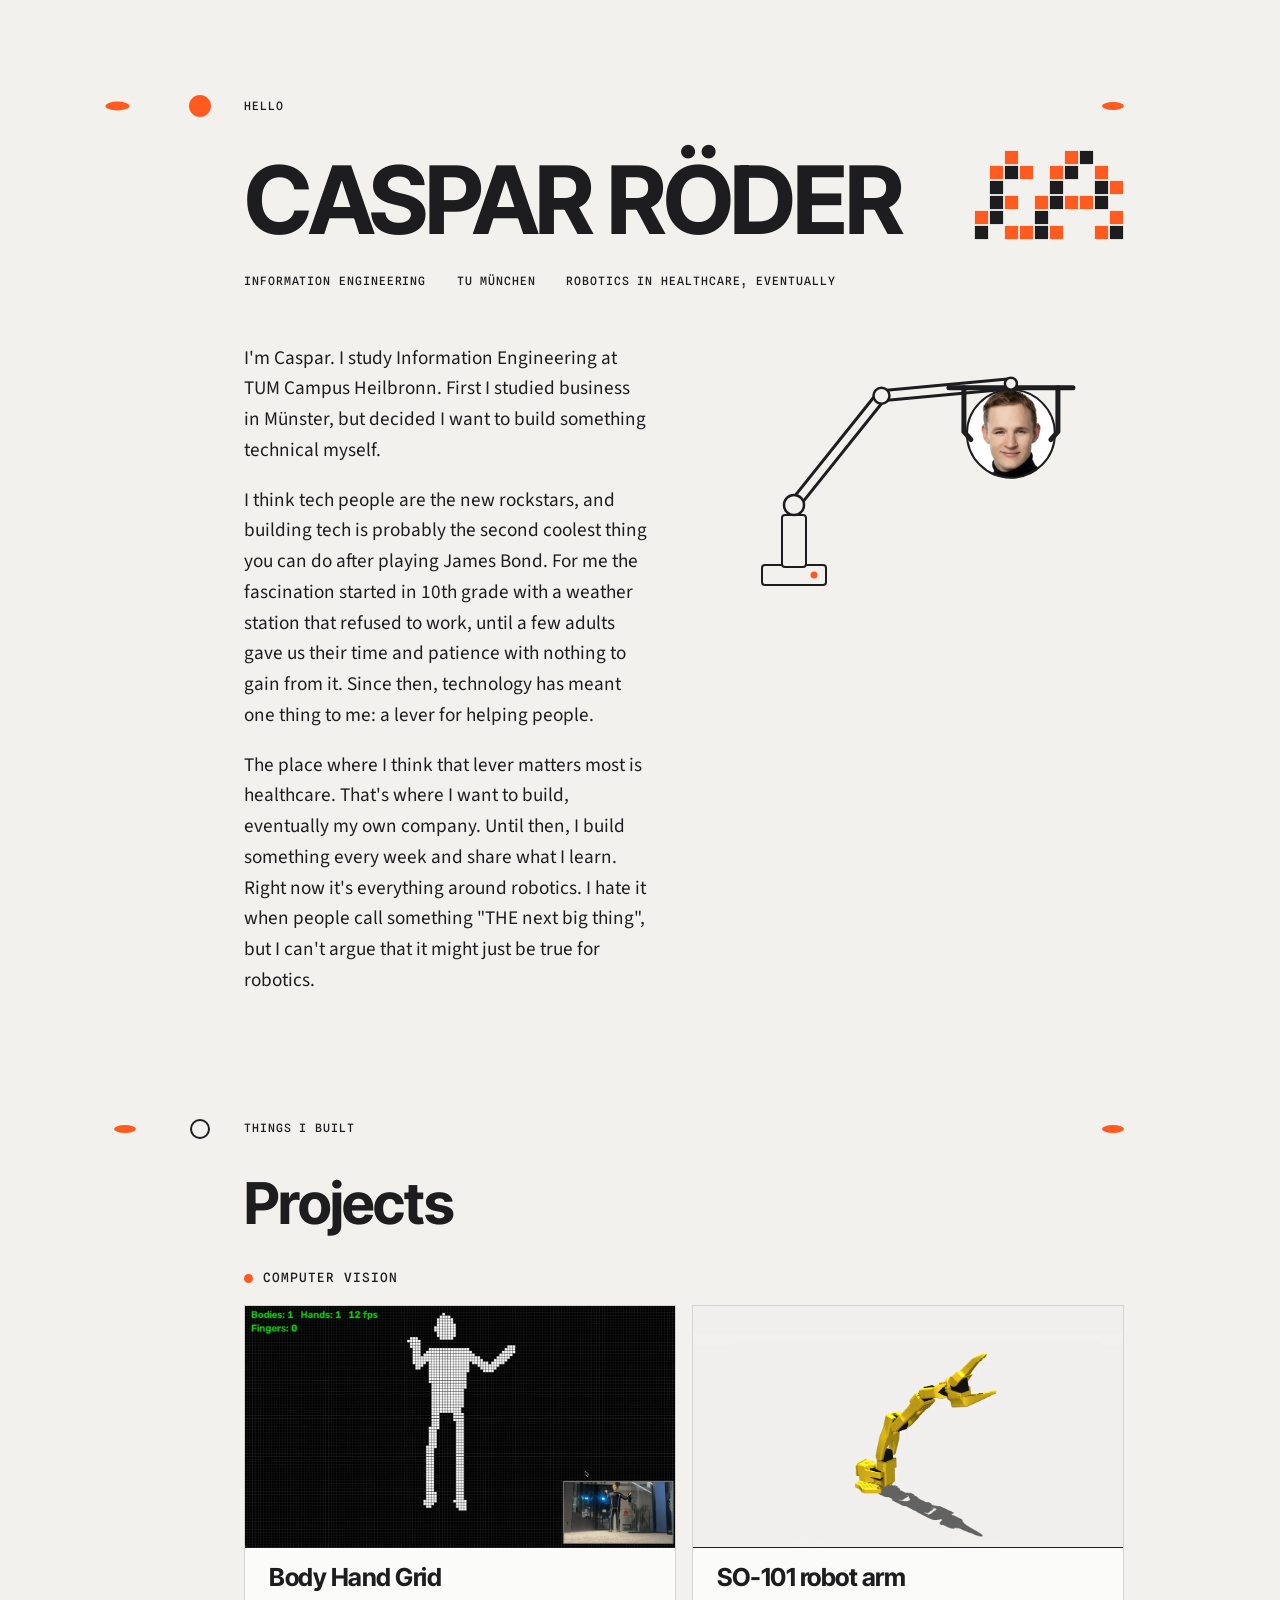
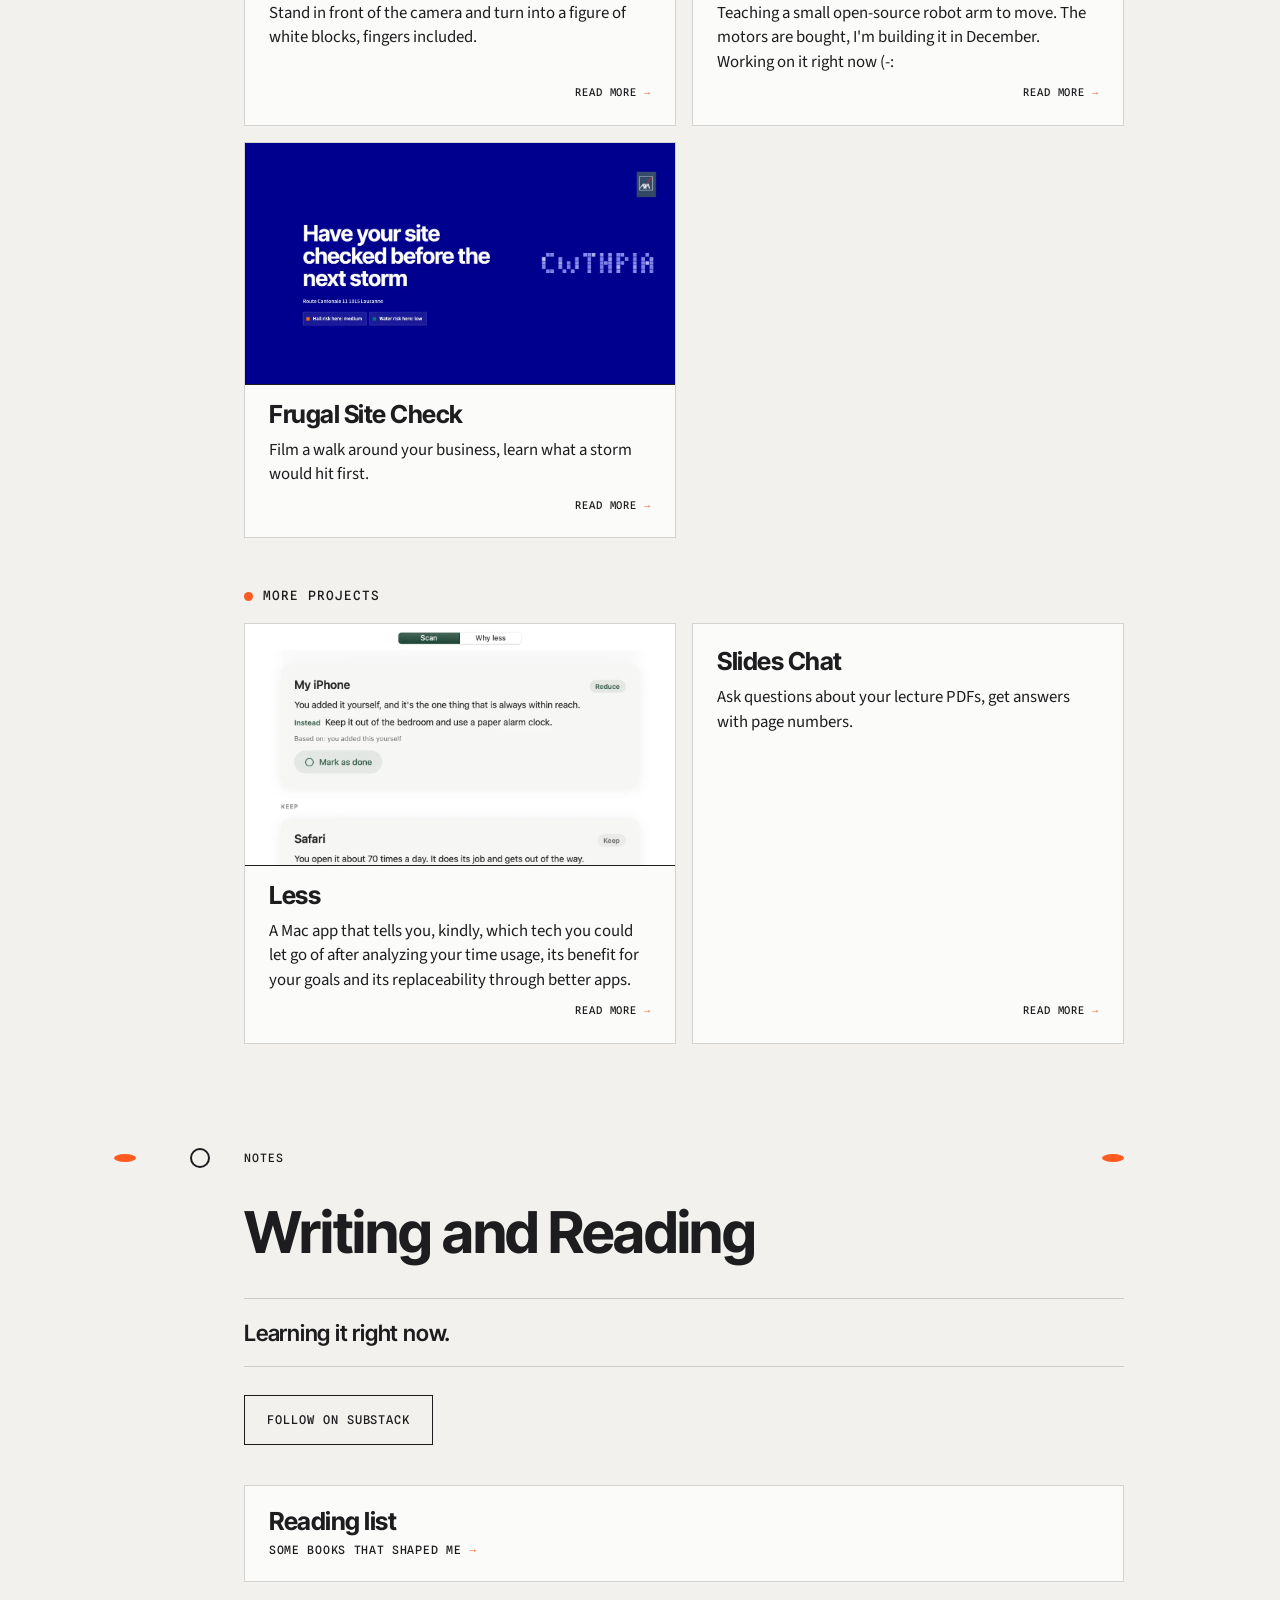
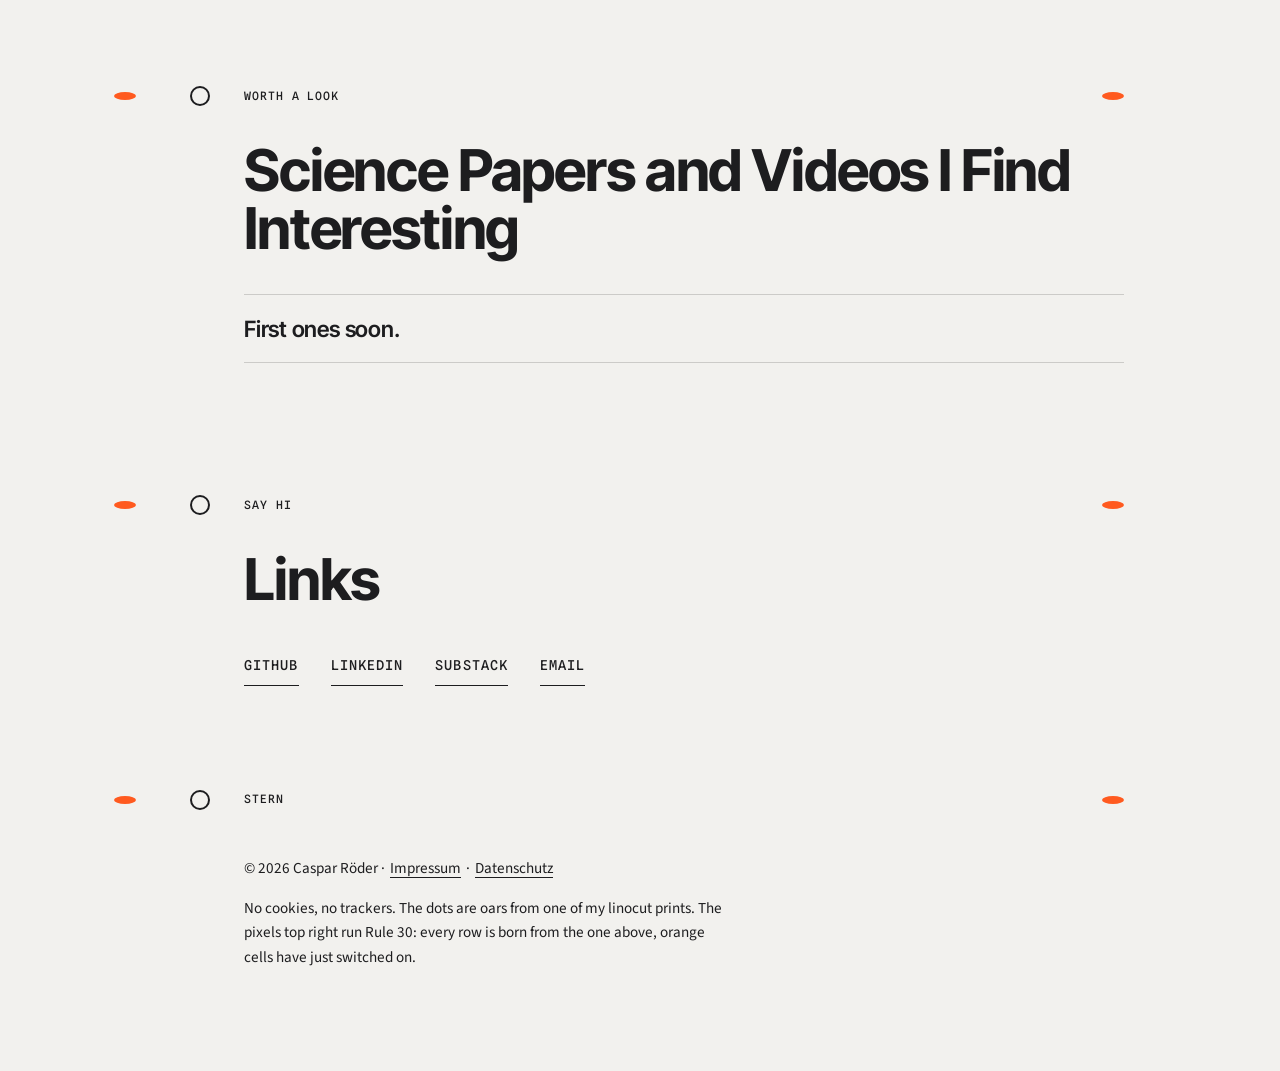
==== index.html @ 2f4d9f97 "Writing and Reading; new section for science papers and videos" ====
<!doctype html>
<html lang="en">
<head>
  <meta charset="utf-8">
  <meta name="viewport" content="width=device-width, initial-scale=1">
  <title>Caspar Röder</title>
  <meta name="description" content="Caspar Röder: Information Engineering at TUM Campus Heilbronn. I build something every week and write about what I learn.">
  <link rel="canonical" href="https://ameursault.de/">
  <meta name="theme-color" content="#f2f1ee">

  <!-- Link previews (LinkedIn, WhatsApp, Slack...) -->
  <meta property="og:type" content="website">
  <meta property="og:url" content="https://ameursault.de/">
  <meta property="og:title" content="Caspar Röder">
  <meta property="og:description" content="Information Engineering at TUM Heilbronn. I build something every week and write about what I learn.">
  <meta property="og:image" content="https://ameursault.de/img/og.jpg">
  <meta property="og:image:width" content="1200">
  <meta property="og:image:height" content="630">
  <meta property="og:image:alt" content="Caspar Röder, round portrait next to his name.">
  <meta name="twitter:card" content="summary_large_image">

  <!-- Tells search engines who this page is about, so a search for the name finds it. -->
  <script type="application/ld+json">
  {
    "@context": "https://schema.org",
    "@type": "Person",
    "name": "Caspar Röder",
    "alternateName": ["Caspar Philipp Röder", "Caspar Roeder"],
    "url": "https://ameursault.de/",
    "image": "https://ameursault.de/img/og.jpg",
    "description": "Information Engineering student at TUM Campus Heilbronn. Builds something every week and writes about it.",
    "affiliation": { "@type": "CollegeOrUniversity", "name": "Technical University of Munich, TUM Campus Heilbronn" },
    "sameAs": [
      "https://github.com/casparroederattum",
      "https://www.linkedin.com/in/caspar-r%C3%B6der-790667312/",
      "https://substack.com/@casparrder1"
    ]
  }
  </script>

  <link rel="icon" href="favicon.svg" type="image/svg+xml">
  <link rel="apple-touch-icon" href="img/apple-touch-icon.png">

  <!-- Preload the two fonts visible first, so the big name and the About text do not jump. -->
  <link rel="preload" href="fonts/inter-tight.woff2" as="font" type="font/woff2" crossorigin>
  <link rel="preload" href="fonts/source-sans-3.woff2" as="font" type="font/woff2" crossorigin>
  <link rel="stylesheet" href="css/style.css">

  <!-- Tells the CSS that JS runs, so "fade in on scroll" never hides content for no-JS visitors. -->
  <script>document.documentElement.classList.add("js")</script>
  <script src="js/robot-arm.js" defer></script>
  <script src="js/page.js" defer></script>
  <script src="js/pixels.js" defer></script>
</head>
<body>
<a class="skip" href="#main">Skip to content</a>

<div class="page">
  <main id="main">
    <!-- Seat 1 -->
    <section class="sec hero" id="hello" aria-labelledby="name">
      <div class="oar"><span class="seat"></span><span class="label">Hello</span></div>

      <!-- Abstract pixel mosaic (idea from the LauzHack page): squares flash orange at random-ish moments. -->
      <svg class="pixels" viewBox="0 0 100 60" aria-hidden="true" focusable="false">
        <rect x="0.6" y="0.6" width="8.8" height="8.8"/>
        <rect x="20.6" y="0.6" width="8.8" height="8.8"/>
        <rect x="30.6" y="0.6" width="8.8" height="8.8"/>
        <rect x="60.6" y="0.6" width="8.8" height="8.8"/>
        <rect x="80.6" y="0.6" width="8.8" height="8.8"/>
        <rect x="0.6" y="10.6" width="8.8" height="8.8"/>
        <rect x="10.6" y="10.6" width="8.8" height="8.8"/>
        <rect x="20.6" y="10.6" width="8.8" height="8.8"/>
        <rect x="40.6" y="10.6" width="8.8" height="8.8"/>
        <rect x="60.6" y="10.6" width="8.8" height="8.8"/>
        <rect x="70.6" y="10.6" width="8.8" height="8.8"/>
        <rect x="90.6" y="10.6" width="8.8" height="8.8"/>
        <rect x="10.6" y="20.6" width="8.8" height="8.8"/>
        <rect x="30.6" y="20.6" width="8.8" height="8.8"/>
        <rect x="40.6" y="20.6" width="8.8" height="8.8"/>
        <rect x="50.6" y="20.6" width="8.8" height="8.8"/>
        <rect x="70.6" y="20.6" width="8.8" height="8.8"/>
        <rect x="0.6" y="30.6" width="8.8" height="8.8"/>
        <rect x="10.6" y="30.6" width="8.8" height="8.8"/>
        <rect x="30.6" y="30.6" width="8.8" height="8.8"/>
        <rect x="50.6" y="30.6" width="8.8" height="8.8"/>
        <rect x="80.6" y="30.6" width="8.8" height="8.8"/>
        <rect x="90.6" y="30.6" width="8.8" height="8.8"/>
        <rect x="0.6" y="40.6" width="8.8" height="8.8"/>
        <rect x="30.6" y="40.6" width="8.8" height="8.8"/>
        <rect x="40.6" y="40.6" width="8.8" height="8.8"/>
        <rect x="60.6" y="40.6" width="8.8" height="8.8"/>
        <rect x="80.6" y="40.6" width="8.8" height="8.8"/>
        <rect x="10.6" y="50.6" width="8.8" height="8.8"/>
        <rect x="40.6" y="50.6" width="8.8" height="8.8"/>
        <rect x="70.6" y="50.6" width="8.8" height="8.8"/>
        <rect x="90.6" y="50.6" width="8.8" height="8.8"/>
      </svg>

      <div class="hero-grid">
        <h1 id="name" class="name">Caspar Röder</h1>

        <ul class="tags" aria-label="About me in short">
          <li>Information Engineering</li>
          <li>TU München</li>
          <li>Robotics in Healthcare, eventually</li>
        </ul>

        <figure class="stage">
          <svg id="arm-scene" viewBox="0 0 420 290" role="group" aria-labelledby="scene-title">
            <title id="scene-title">A small robot arm picks up my portrait and drops it. It bounces, splits into little cells that zoom off to the right, and then comes back. Afterwards you can move the arm yourself and pick the portrait up again.</title>

            <!-- My face. JS moves this group; without JS it simply sits here. -->
            <g id="face" transform="translate(330 226)">
              <image href="img/face.webp" x="-44" y="-44" width="88" height="88" />
              <circle class="line" r="44" />
            </g>

            <!-- The face after it splits (cell-splitting, agar-style): four copies JS scales and moves. -->
            <g class="cell" id="c0" opacity="0"><image href="img/face.webp" x="-44" y="-44" width="88" height="88" /><circle class="cell-rim" r="44" /></g>
            <g class="cell" id="c1" opacity="0"><image href="img/face.webp" x="-44" y="-44" width="88" height="88" /><circle class="cell-rim" r="44" /></g>
            <g class="cell" id="c2" opacity="0"><image href="img/face.webp" x="-44" y="-44" width="88" height="88" /><circle class="cell-rim" r="44" /></g>
            <g class="cell" id="c3" opacity="0"><image href="img/face.webp" x="-44" y="-44" width="88" height="88" /><circle class="cell-rim" r="44" /></g>

            <!-- Robot arm: base, two links, two-finger gripper. My own drawing, SO-101 vibes. -->
            <rect class="part" x="58" y="250" width="64" height="20" rx="3" />
            <rect class="part" x="78" y="200" width="24" height="52" rx="3" />
            <circle class="led" cx="110" cy="260" r="3.5" />
            <line id="l1" class="link" x1="90" y1="190" x2="20" y2="68.7" />
            <line id="l1i" class="link-in" x1="90" y1="190" x2="20" y2="68.7" />
            <line id="l2" class="link" x1="20" y1="68.7" x2="150" y2="66" />
            <line id="l2i" class="link-in" x1="20" y1="68.7" x2="150" y2="66" />
            <circle class="joint" cx="90" cy="190" r="10" />
            <circle id="elbow" class="joint dof" cx="20" cy="68.7" r="8" />
            <g id="grip" transform="translate(150 66)">
              <line class="palm" x1="-62" y1="4" x2="62" y2="4" />
              <g id="fL" transform="translate(-56 0)"><path class="finger" d="M0 4 V48 L7 56" /></g>
              <g id="fR" transform="translate(56 0)"><path class="finger" d="M0 4 V48 L-7 56" /></g>
              <circle class="joint dof" r="6" />
              <!-- Touch areas, bigger than what you see. Tap the fingers to open or close them,
                   drag the hub to bend the elbow. -->
              <rect id="h-grip" class="handle" x="-70" y="10" width="140" height="56" tabindex="-1"
                    role="switch" aria-checked="true" aria-label="Gripper open" />
              <circle id="h-elbow" class="handle" r="30" tabindex="-1"
                      role="slider" aria-label="Elbow joint" aria-valuemin="-150" aria-valuemax="150" aria-valuenow="0" />
            </g>
            <!-- Drag the elbow to swing the whole arm around the shoulder. -->
            <circle id="h-shoulder" class="handle" cx="20" cy="68.7" r="30" tabindex="-1"
                    role="slider" aria-label="Shoulder joint" aria-valuemin="-180" aria-valuemax="180" aria-valuenow="0" />
          </svg>
        </figure>

        <div class="about">
          <p>I'm Caspar. I study Information Engineering at TUM Campus Heilbronn. First I studied business in Münster, but decided I want to build something technical myself.</p>
          <p>I think tech people are the new rockstars, and building tech is probably the second coolest thing you can do after playing James Bond. For me the fascination started in 10th grade with a weather station that refused to work, until a few adults gave us their time and patience with nothing to gain from it. Since then, technology has meant one thing to me: a lever for helping people.</p>
          <p>The place where I think that lever matters most is healthcare. That's where I want to build, eventually my own company. Until then, I build something every week and share what I learn. Right now it's everything around robotics. I hate it when people call something "THE next big thing", but I can't argue that it might just be true for robotics.</p>
        </div>
      </div>
    </section>

    <!-- Seat 2 -->
    <section class="sec" id="projects" aria-labelledby="projects-h">
      <div class="oar"><span class="seat"></span><span class="label">Things I built</span></div>
      <h2 id="projects-h">Projects</h2>
      <!-- Filled from projects.json by js/page.js -->
      <div id="cards"></div>
      <noscript><p>The project list needs JavaScript. Everything is also on <a href="https://github.com/casparroederattum">GitHub</a>.</p></noscript>
    </section>

    <!-- Seat 3 -->
    <section class="sec" id="writing" aria-labelledby="writing-h">
      <div class="oar"><span class="seat"></span><span class="label">Notes</span></div>
      <h2 id="writing-h">Writing and Reading</h2>
      <!-- Filled from posts.json; this is what shows while there are no posts. -->
      <ol class="posts reveal" id="posts">
        <li class="soon">Learning it right now.</li>
      </ol>
      <a class="button reveal" id="substack-cta" href="https://substack.com/@casparrder1">Follow on Substack</a>
      <a class="reading-link reveal" href="reading.html">
        <span class="reading-title">Reading list</span>
        <span class="reading-sub">Some books that shaped me</span>
      </a>
    </section>

    <!-- Seat 4 -->
    <section class="sec" id="finds" aria-labelledby="finds-h">
      <div class="oar"><span class="seat"></span><span class="label">Worth a look</span></div>
      <h2 id="finds-h">Science Papers and Videos I Find Interesting</h2>
      <!-- Filled from finds.json by js/page.js; this is what shows while the list is empty. -->
      <ol class="posts finds reveal" id="finds-list">
        <li class="soon">First ones soon.</li>
      </ol>
    </section>

    <!-- Seat 5 -->
    <section class="sec" id="links" aria-labelledby="links-h">
      <div class="oar"><span class="seat"></span><span class="label">Say hi</span></div>
      <h2 id="links-h">Links</h2>
      <ul class="links reveal">
        <li><a href="https://github.com/casparroederattum">GitHub</a></li>
        <li><a href="https://www.linkedin.com/in/caspar-r%C3%B6der-790667312/">LinkedIn</a></li>
        <li><a href="https://substack.com/@casparrder1">Substack</a></li>
        <li><a href="mailto:casparphilipproeder@gmx.de">Email</a></li>
      </ul>
    </section>
  </main>

  <!-- Seat 6 -->
  <footer class="sec foot" id="colophon">
    <div class="oar"><span class="seat"></span><span class="label">Stern</span></div>
    <p class="small">© 2026 Caspar Röder · <a href="impressum.html">Impressum</a> · <a href="datenschutz.html">Datenschutz</a></p>
    <p class="small">No cookies, no trackers. The dots are oars from one of my linocut prints. The pixels top right run Rule 30: every row is born from the one above, orange cells have just switched on.</p>
  </footer>
</div>

<!-- One reusable overlay for the project details. <dialog> gives Esc + focus handling for free. -->
<dialog class="sheet" id="project-dialog" aria-labelledby="sheet-title">
  <div class="sheet-in">
    <button class="close" type="button" id="sheet-close" aria-label="Close">×</button>
    <h3 id="sheet-title"></h3>
    <div id="sheet-body"></div>
    <p class="sheet-links" id="sheet-links"></p>
  </div>
</dialog>
</body>
</html>
---- css/style.css ----
/* ameursault.de: warm light grey, soft black, one orange. Fonts as in the LauzHack project. */

/* Three self-hosted fonts (OFL, from github.com/google/fonts), trimmed to the weights we use. */
@font-face {
  font-family: "Inter Tight";
  src: url("../fonts/inter-tight.woff2") format("woff2");
  font-weight: 500 700;
  font-display: swap;
}
@font-face {
  font-family: "Source Sans 3";
  src: url("../fonts/source-sans-3.woff2") format("woff2");
  font-weight: 400 600;
  font-display: swap;
}
@font-face {
  font-family: "Spline Sans Mono";
  src: url("../fonts/spline-sans-mono.woff2") format("woff2");
  font-weight: 500;
  font-display: swap;
}

:root {
  --paper: #f2f1ee;   /* white with a small grey tint */
  --card: #fbfbfa;    /* cards sit a touch lighter than the page */
  --ink: #1d1d1f;     /* text: soft black, never pure #000 */
  --line: rgba(29, 29, 31, 0.18);
  --orange: #ff5a1f;  /* the one accent: dots, hover, the robot's LED */

  --head: "Inter Tight", "Helvetica Neue", Arial, sans-serif;
  --text: "Source Sans 3", "Helvetica Neue", Arial, sans-serif;
  --mono: "Spline Sans Mono", ui-monospace, Menlo, monospace;

  /* The oar dots: width of the left column, and the seat size. */
  --spine: 44px;
  --seat: 14px;
  --gutter: 16px;
  --ease: cubic-bezier(0.2, 0.7, 0.2, 1);
}
@media (min-width: 700px) {
  :root { --spine: 88px; --seat: 20px; }
}

* { box-sizing: border-box; }
html { -webkit-text-size-adjust: 100%; scroll-behavior: smooth; }
body {
  margin: 0;
  background: var(--paper);
  color: var(--ink);
  font: 400 1.1875rem/1.6 var(--text);
  -webkit-font-smoothing: antialiased;
  overflow-x: hidden;
}
p { margin: 0 0 1em; max-width: 60ch; }
h1, h2, h3, h4 { margin: 0; font-family: var(--head); letter-spacing: -0.02em; }
ul, ol { margin: 0; padding: 0; list-style: none; }
img, svg { display: block; max-width: 100%; }
a { color: inherit; text-decoration-thickness: 1px; text-underline-offset: 4px; }
a:hover { color: var(--orange); }
:focus-visible { outline: 2px solid var(--ink); outline-offset: 3px; }
button { font: inherit; color: inherit; }
::selection { background: var(--orange); color: #fff; }

/* Small uppercase mono text: labels, tags, buttons, dates. */
.label, .tags li, .more, .button, .links a, .posts time, .sheet-links a, .back {
  font-family: var(--mono);
  font-weight: 500;
  text-transform: uppercase;
  letter-spacing: 0.08em;
}

.skip {
  position: absolute; left: 16px; top: -60px; z-index: 10;
  background: var(--ink); color: var(--paper); padding: 8px 14px;
}
.skip:focus { top: 12px; }

/* ---------- page ---------- */
.page {
  position: relative;
  max-width: 1000px;
  margin: 0 auto;
  padding: 0 var(--gutter);
}

.sec {
  position: relative;
  margin-left: var(--spine);
  padding: 88px 0 16px;
}
.hero { padding-top: 96px; }

/* Section header: a seat (ring) on the left, the label, and an orange oar blade at the right.
   No lines any more, only the dots from the linocut. */
.oar {
  position: relative;
  display: flex; align-items: center;
  min-height: var(--seat);
  margin-bottom: 36px;
}
.oar::after { /* the blade */
  content: "";
  position: absolute; top: 50%; right: 0;
  width: 22px; height: 8px; margin-top: -4px;
  border-radius: 50%;
  background: var(--orange);
}
.seat {
  position: absolute; z-index: 1;
  left: calc(var(--spine) / -2 - var(--seat) / 2);
  width: var(--seat); height: var(--seat);
  border: 2px solid var(--ink);
  border-radius: 50%;
  background: var(--paper);
  transition: background-color 0.3s, border-color 0.3s, transform 0.3s var(--ease);
}
.label { font-size: 0.72rem; }

/* Phones: no spine column on the left (it pushed everything to the right).
   The seat sits in the row, before the label, so both page edges get the same 16px. */
@media (max-width: 699px) {
  .sec { margin-left: 0; }
  .seat { position: relative; left: auto; flex: none; margin-right: 12px; }
}

/* Wide screens: a second blade on the far left, like the pairs of oars in the print. */
@media (min-width: 1140px) {
  .seat::after {
    content: ""; position: absolute; top: 50%; right: calc(100% + 56px);
    width: 22px; height: 8px; margin-top: -4px;
    border-radius: 50%; background: var(--orange);
  }
}

/* The section you are reading: its seat fills orange. */
.sec.is-here .seat { background: var(--orange); border-color: var(--orange); transform: scale(1.1); }
@media (hover: hover) {
  .oar:hover .seat { background: var(--orange); border-color: var(--orange); }
}

/* ---------- hero ---------- */
.hero-grid { display: grid; gap: 24px; }
.name {
  font-weight: 700;
  font-size: clamp(2.9rem, 14.5vw, 5.9rem);
  line-height: 1.02;
  letter-spacing: -0.035em;
  text-transform: uppercase;
}
.tags { display: flex; flex-wrap: wrap; gap: 4px 1.6em; }
.tags li { font-size: 0.72rem; }
.about { padding-top: 8px; }
.about p { font-size: 1.2rem; }

@media (min-width: 860px) {
  .hero-grid {
    grid-template-columns: minmax(0, 1fr) minmax(300px, 420px);
    grid-template-areas: "name name" "tags tags" "about stage";
    column-gap: 56px;
  }
  .name { grid-area: name; }
  .tags { grid-area: tags; }
  .about { grid-area: about; padding-top: 28px; }
  .stage { grid-area: stage; align-self: start; margin-top: 8px; }
}

/* Pixel mosaic, top right of the hero. Squares are soft black and flash orange now and then. */
.pixels {
  position: absolute; right: 0; top: 150px;
  width: clamp(84px, 15vw, 150px); height: auto;
  pointer-events: none;
}
.pixels rect { fill: var(--ink); }
/* Classes set by js/pixels.js (Rule 30): off, on, and just switched on. */
.pixels rect.off { fill: transparent; }
.pixels rect.new { fill: var(--orange); }
@media (max-width: 859px) {
  .pixels { top: 150px; width: 64px; }
  .name { padding-right: 76px; }
}

/* ---------- robot-arm stage ---------- */
/* z-index: the arm may swing over the text around it and stays on top. */
.stage { position: relative; z-index: 2; margin: 0; max-width: 420px; }
.stage svg { width: 100%; height: auto; overflow: visible; }
.stage .line { fill: none; stroke: var(--ink); stroke-width: 2; }
.stage .part { fill: var(--paper); stroke: var(--ink); stroke-width: 2; }
.stage .led { fill: var(--orange); }
/* Split cells keep a constant rim width however small they get. */
.stage .cell-rim { fill: none; stroke: var(--ink); stroke-width: 2; vector-effect: non-scaling-stroke; }
.stage .link { stroke: var(--ink); stroke-width: 13; stroke-linecap: round; }
.stage .link-in { stroke: var(--paper); stroke-width: 7; stroke-linecap: round; }
.stage .joint { fill: var(--paper); stroke: var(--ink); stroke-width: 2.5; }
.stage .palm { stroke: var(--ink); stroke-width: 5; stroke-linecap: round; }
.stage .finger { fill: none; stroke: var(--ink); stroke-width: 5; stroke-linecap: round; stroke-linejoin: round; }
/* Once the show is over the arm is yours: orange joints can be dragged, the fingers tapped. */
.stage .handle { fill: transparent; pointer-events: none; outline: none; }
.stage.live .handle { pointer-events: all; cursor: grab; touch-action: none; }
.stage.live .handle:active { cursor: grabbing; }
.stage.live #h-grip { cursor: pointer; }
.stage .joint.dof { transition: fill 0.4s; }
.stage.live .joint.dof { fill: var(--orange); }
.stage .handle:focus-visible { stroke: var(--orange); stroke-width: 2; stroke-dasharray: 4 3; }

/* ---------- section headings ---------- */
h2 {
  font-weight: 700;
  font-size: clamp(2.2rem, 7vw, 3.6rem);
  line-height: 1;
  margin-bottom: 36px;
}

/* ---------- projects ---------- */
/* Group names inside Projects ("Computer Vision", "More projects"), with an orange dot. */
.group {
  display: flex; align-items: center; gap: 10px;
  margin: 0 0 16px;
  font-family: var(--mono); font-size: 0.8rem; font-weight: 500;
  letter-spacing: 0.08em; text-transform: uppercase;
}
.group::before { content: ""; width: 9px; height: 9px; border-radius: 50%; background: var(--orange); }
.cards + .group { margin-top: 48px; }
.cards {
  display: grid;
  grid-template-columns: repeat(auto-fit, minmax(min(100%, 300px), 1fr)); /* 1 column on phones, 2 on desktop */
  gap: 16px;
}
.cards > li { display: flex; }
.card {
  position: relative;
  display: flex; flex-direction: column; gap: 10px;
  width: 100%; min-height: 210px;
  padding: 24px;
  background: var(--card);
  border: 1px solid var(--line);
  cursor: pointer;
  transition: border-color 0.25s, transform 0.25s var(--ease), box-shadow 0.25s;
}
.card h4 { font-size: 1.55rem; font-weight: 700; line-height: 1.1; }
/* The real button is the title; its ::after stretches over the whole card, so a click anywhere opens it. */
.card h4 button {
  padding: 0; border: 0; background: none;
  font: inherit; letter-spacing: inherit; text-align: left; cursor: pointer;
}
.card h4 button::after { content: ""; position: absolute; inset: 0; }
.card h4 button:focus-visible { outline: none; }
.card:has(:focus-visible) { outline: 2px solid var(--ink); outline-offset: 3px; }
.card p { margin: 0; font-size: 1.05rem; line-height: 1.45; }
.card .more { margin-top: auto; align-self: flex-end; font-size: 0.66rem; }
.card .more::after { content: " →"; color: var(--orange); }
/* Cover picture: edge to edge at the top of the card. */
.card .cover {
  display: block;
  width: calc(100% + 48px); max-width: none; height: auto;
  margin: -24px -24px 6px;
  aspect-ratio: 16 / 9; object-fit: cover;
  border-bottom: 1px solid var(--line);
  background: var(--ink);
}
@media (hover: hover) {
  .card:hover { border-color: var(--ink); transform: translateY(-3px); box-shadow: 0 10px 30px -18px rgba(29, 29, 31, 0.45); }
  .card:hover h4 { color: var(--orange); }
}

/* Project details overlay */
.sheet {
  width: min(640px, calc(100vw - 32px));
  max-height: 85vh;
  padding: 0;
  border: 1px solid var(--line);
  color: var(--ink);
  background: var(--card);
  box-shadow: 0 30px 80px -30px rgba(29, 29, 31, 0.5);
}
.sheet::backdrop { background: rgba(242, 241, 238, 0.8); backdrop-filter: blur(3px); }
.sheet-in { position: relative; padding: 36px 28px 28px; }
.sheet h3 { font-size: clamp(1.8rem, 6vw, 2.5rem); font-weight: 700; line-height: 1.05; margin: 0 48px 20px 0; }
.sheet p { font-size: 1.1rem; }
.sheet-links a { font-size: 0.78rem; margin-right: 20px; }
/* Pictures in the overlay. A wide film strip keeps a readable height and scrolls sideways. */
.shot { margin: 8px 0 26px; }
.shot-box { overflow-x: auto; border: 1px solid var(--line); background: #fff; }
/* The right edge fades out while there is more to scroll to. */
.shot-box.more-right { -webkit-mask-image: linear-gradient(to right, #000 calc(100% - 56px), transparent); mask-image: linear-gradient(to right, #000 calc(100% - 56px), transparent); }
.shot-box:focus-visible { outline: 2px solid var(--ink); outline-offset: 2px; }
.shot img { display: block; height: 150px; width: auto; max-width: none; }
.shot figcaption { margin-top: 10px; font-size: 1rem; line-height: 1.45; }
.shot figcaption::before {
  content: ""; display: inline-block; width: 8px; height: 8px; margin-right: 8px;
  border-radius: 50%; background: var(--orange); vertical-align: 0.1em;
}
.close {
  position: absolute; top: 8px; right: 8px;
  width: 44px; height: 44px;
  border: 0; background: none;
  font-size: 2rem; line-height: 1; cursor: pointer;
}
.close:hover { color: var(--orange); }
@media (prefers-reduced-motion: no-preference) {
  .sheet[open] { animation: sheet-in 0.3s var(--ease); }
  @keyframes sheet-in { from { opacity: 0; transform: translateY(12px); } }
}

/* ---------- writing ---------- */
.posts { margin-bottom: 28px; border-top: 1px solid var(--line); }
.posts li { border-bottom: 1px solid var(--line); padding: 16px 0; }
.posts a { display: grid; grid-template-columns: 7.5em 1fr; gap: 12px; text-decoration: none; }
.posts time { font-size: 0.72rem; padding-top: 0.45em; }
.posts .soon { font-family: var(--head); font-weight: 600; font-size: 1.4rem; letter-spacing: -0.01em; }
/* Papers and videos: kind on the left (like the post dates), title, who made it, a short note. */
.finds .kind { font-family: var(--mono); font-size: 0.72rem; letter-spacing: 0.06em; text-transform: uppercase; padding-top: 0.45em; }
.finds .find { display: flex; flex-direction: column; gap: 4px; }
.finds .find-title { font-family: var(--head); font-weight: 600; font-size: 1.2rem; letter-spacing: -0.01em; line-height: 1.25; }
.finds .find-by { font-family: var(--mono); font-size: 0.72rem; letter-spacing: 0.04em; }
.finds .find-note { font-size: 1rem; line-height: 1.5; }
@media (hover: hover) { .finds a:hover .find-title { color: var(--orange); } }
@media (max-width: 519px) { .finds a { grid-template-columns: 1fr; gap: 6px; } .finds .kind { padding-top: 0; } }
.button {
  display: inline-block;
  padding: 14px 22px;
  border: 1px solid var(--ink);
  font-size: 0.75rem;
  text-decoration: none;
  transition: background-color 0.2s, color 0.2s, border-color 0.2s;
}
.button:hover { background: var(--ink); border-color: var(--ink); color: var(--paper); }

/* ---------- links ---------- */
.links { display: flex; flex-wrap: wrap; gap: 14px 32px; }
.links a {
  display: inline-block;
  padding: 10px 0 8px; /* comfortable tap target on phones */
  font-size: 0.85rem;
  text-decoration: none;
  border-bottom: 1px solid var(--ink);
}
.links a:hover { border-color: var(--orange); }

/* ---------- footer ---------- */
.foot { padding-bottom: 96px; }
.small { font-size: 0.95rem; margin-bottom: 0.4em; }
.small a { display: inline-block; padding: 10px 2px; } /* tap target */

/* ---------- fade-in on scroll (only when JS runs and motion is fine) ---------- */
@media (prefers-reduced-motion: no-preference) {
  .js .reveal { opacity: 0; transform: translateY(14px); transition: opacity 0.7s ease, transform 0.7s var(--ease); }
  .js .reveal.in { opacity: 1; transform: none; }
}
@media (prefers-reduced-motion: reduce) {
  html { scroll-behavior: auto; }
  * { transition: none !important; }
}

/* ---------- Impressum / Datenschutz ---------- */
/* Writing: the way to the reading list. */
.reading-link {
  display: flex; flex-direction: column; gap: 6px;
  margin-top: 40px; padding: 22px 24px;
  background: var(--card); border: 1px solid var(--line);
  text-decoration: none;
  transition: border-color 0.25s, transform 0.25s var(--ease);
}
.reading-title { font-family: var(--head); font-weight: 700; font-size: 1.55rem; letter-spacing: -0.02em; line-height: 1.1; }
.reading-sub { font-family: var(--mono); font-size: 0.72rem; letter-spacing: 0.06em; text-transform: uppercase; }
.reading-sub::after { content: " →"; color: var(--orange); }
@media (hover: hover) {
  .reading-link:hover { border-color: var(--ink); transform: translateY(-3px); }
  .reading-link:hover .reading-title { color: var(--orange); }
}

/* Reading list page: two columns of books, cover on top. */
.books { margin-top: 32px; }
.books .group { margin: 0 0 18px; font-size: 0.8rem; }
.shelf { display: grid; grid-template-columns: 1fr 1fr; gap: 36px 20px; margin-bottom: 56px; }
.book { display: flex; flex-direction: column; min-width: 0; }
.cover-box { position: relative; aspect-ratio: 2 / 3; margin-bottom: 14px; }
.cover-box img {
  position: absolute; left: 0; bottom: 0;
  display: block; max-width: 100%; max-height: 100%; width: auto; height: auto;
  border: 1px solid var(--line);
  box-shadow: 0 12px 26px -18px rgba(29, 29, 31, 0.55);
}
.books .book h3 { margin: 0 0 4px; font-size: clamp(1.05rem, 3.6vw, 1.35rem); line-height: 1.15; overflow-wrap: anywhere; }
.books .book .by { margin: 0; font-family: var(--mono); font-size: 0.68rem; letter-spacing: 0.05em; text-transform: uppercase; }
.books .book .review { margin: 12px 0 0; font-size: 1rem; }
.books .soon { padding: 28px 0; font-family: var(--head); font-weight: 600; font-size: 1.4rem; }
@media (min-width: 640px) { .shelf { gap: 44px 36px; } }

.legal { max-width: 720px; padding-top: 48px; padding-bottom: 96px; }
.legal h1 { font-size: clamp(2.4rem, 10vw, 4rem); font-weight: 700; line-height: 1; margin: 24px 0 32px; }
.legal h2 { font-size: 1.3rem; margin: 36px 0 10px; }
.legal p, .legal li { font-size: 1.05rem; }
.legal ul { list-style: disc; padding-left: 1.2em; margin-bottom: 1em; }
.back { font-size: 0.75rem; }
.todo { background: none; color: var(--ink); border: 1px dashed var(--orange); padding: 0 4px; }
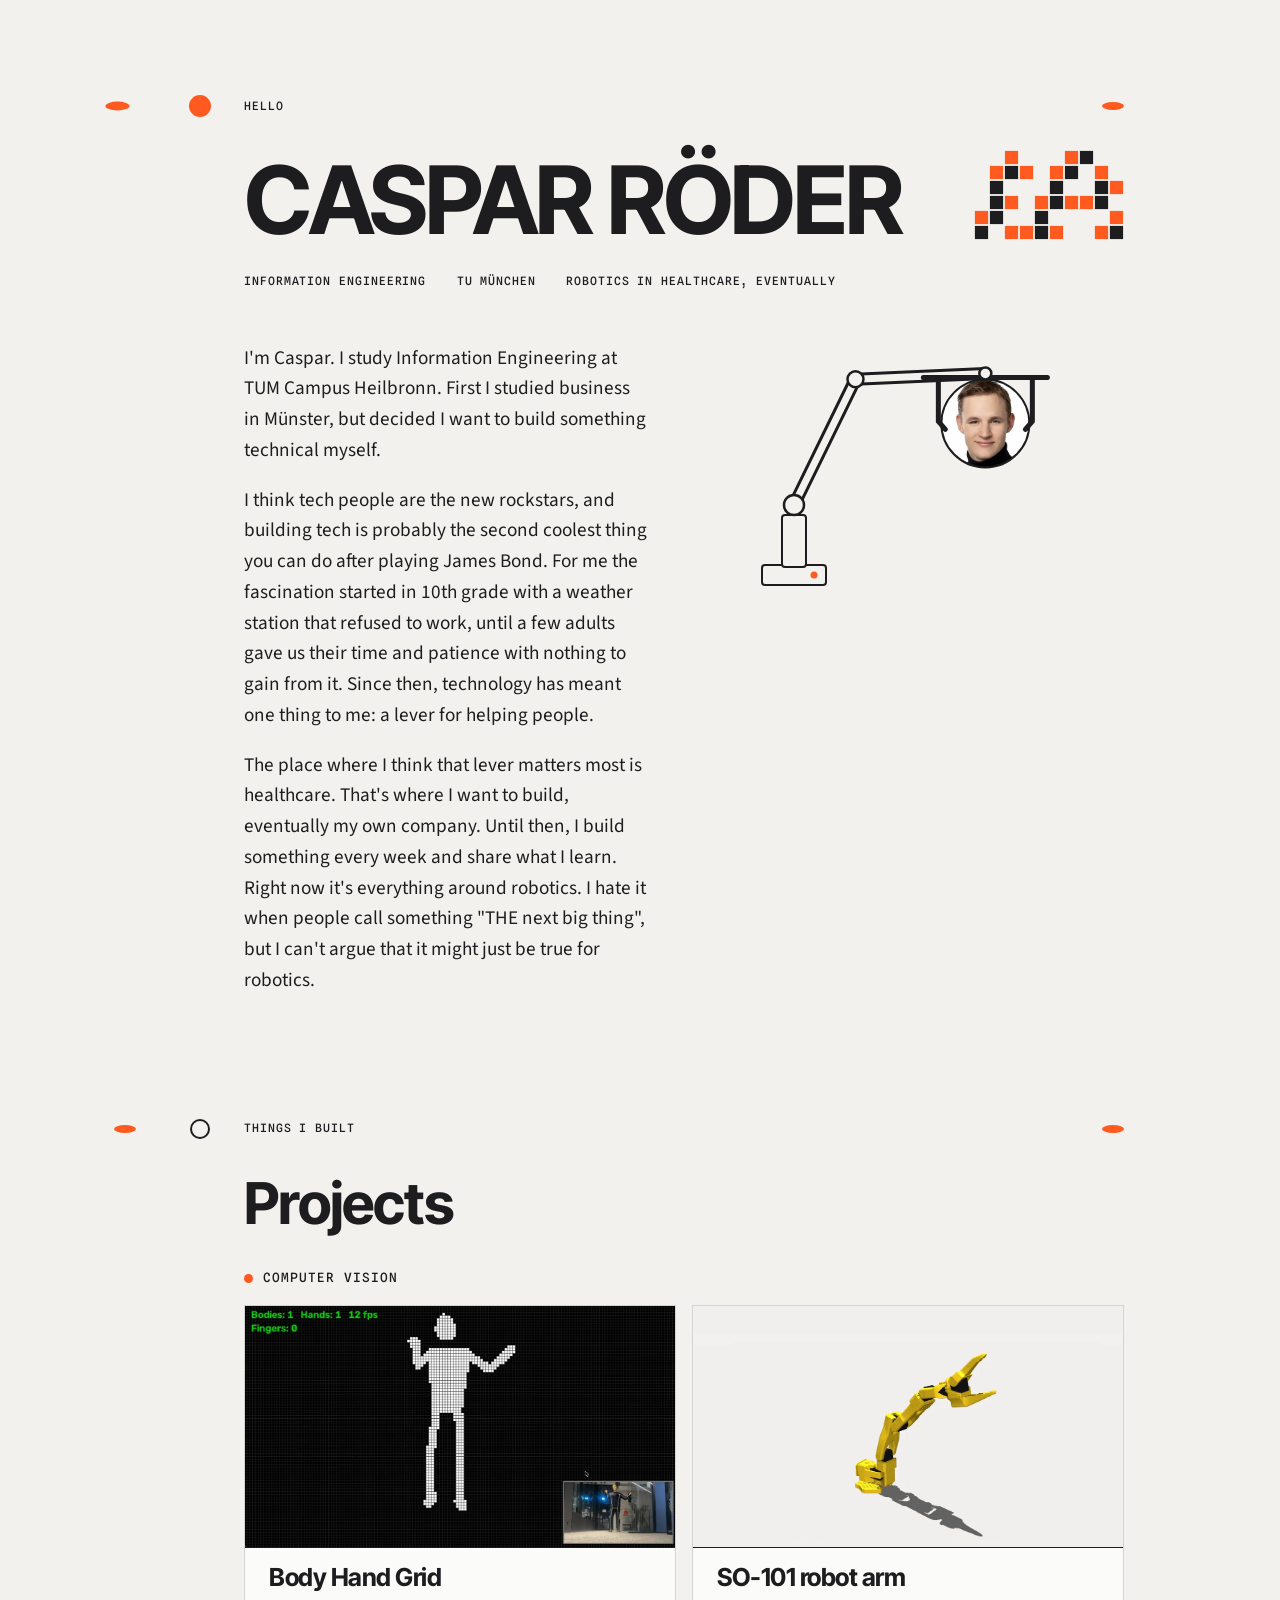
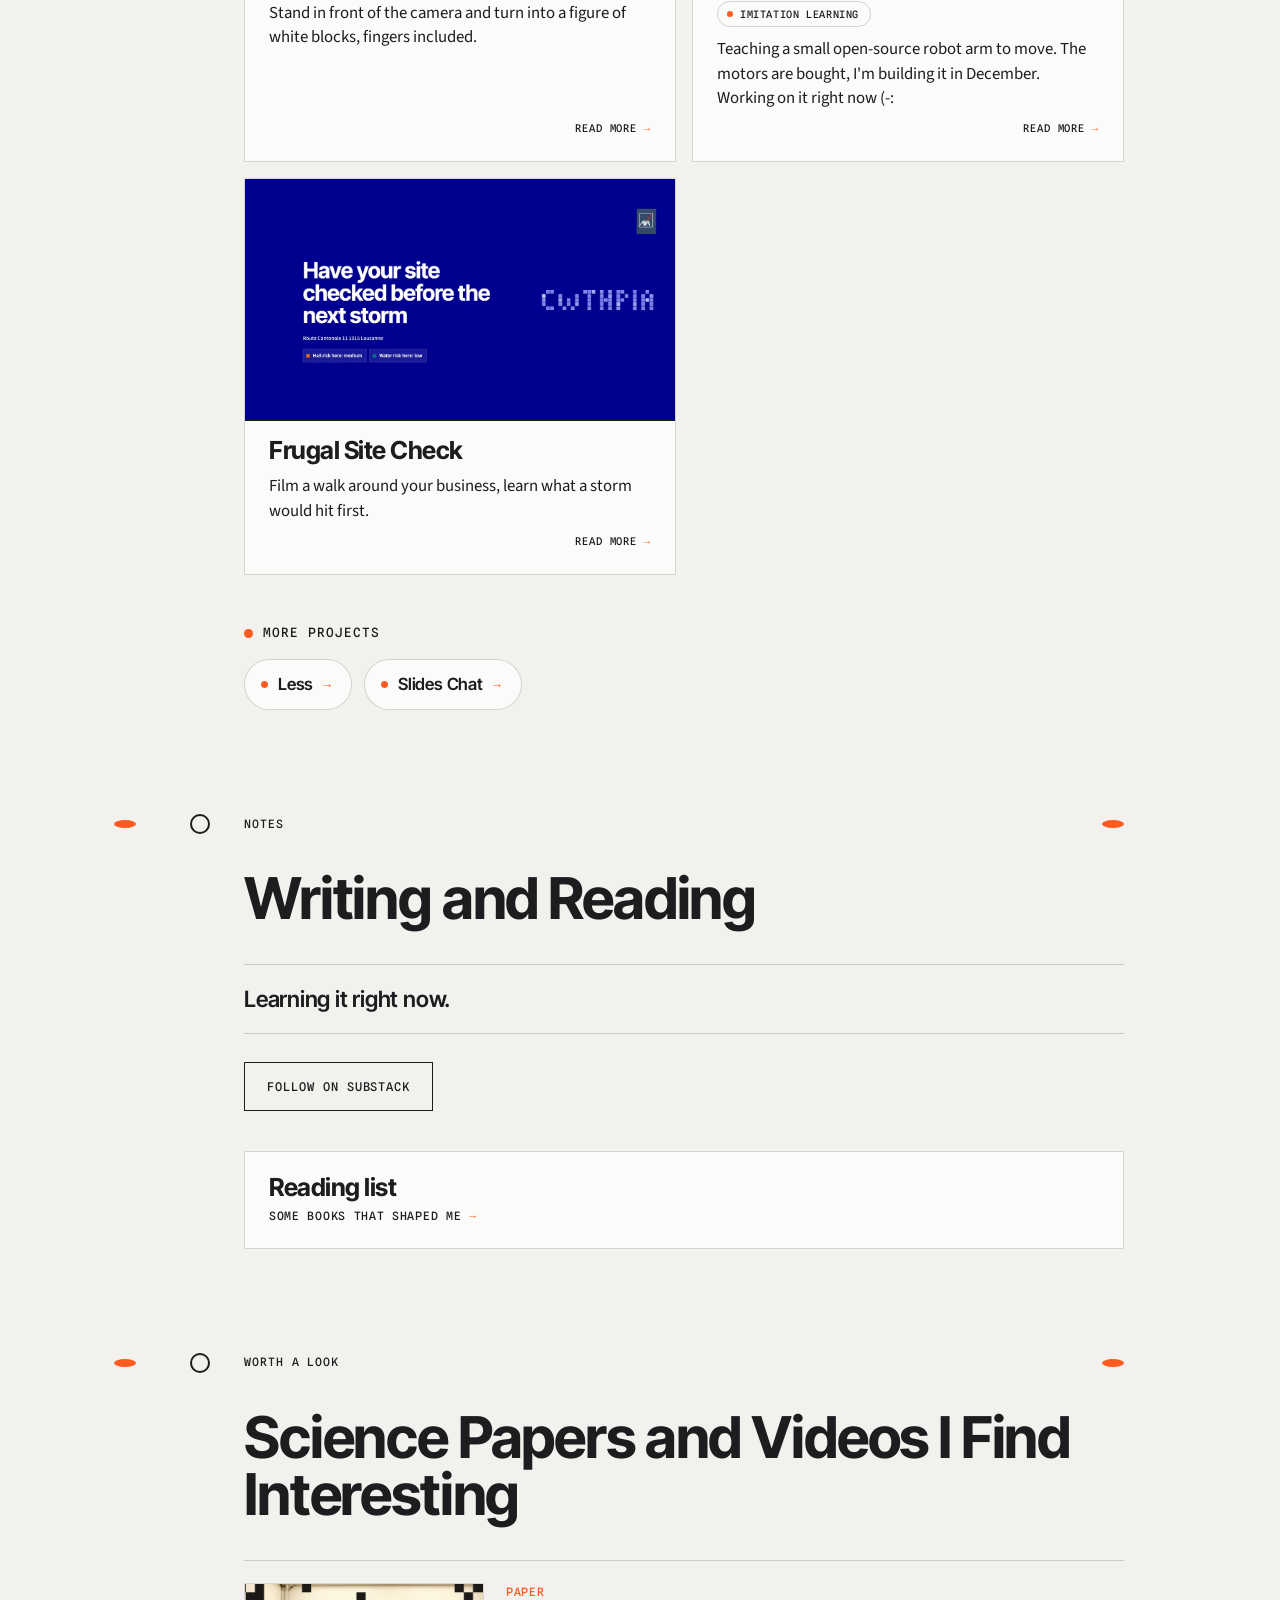
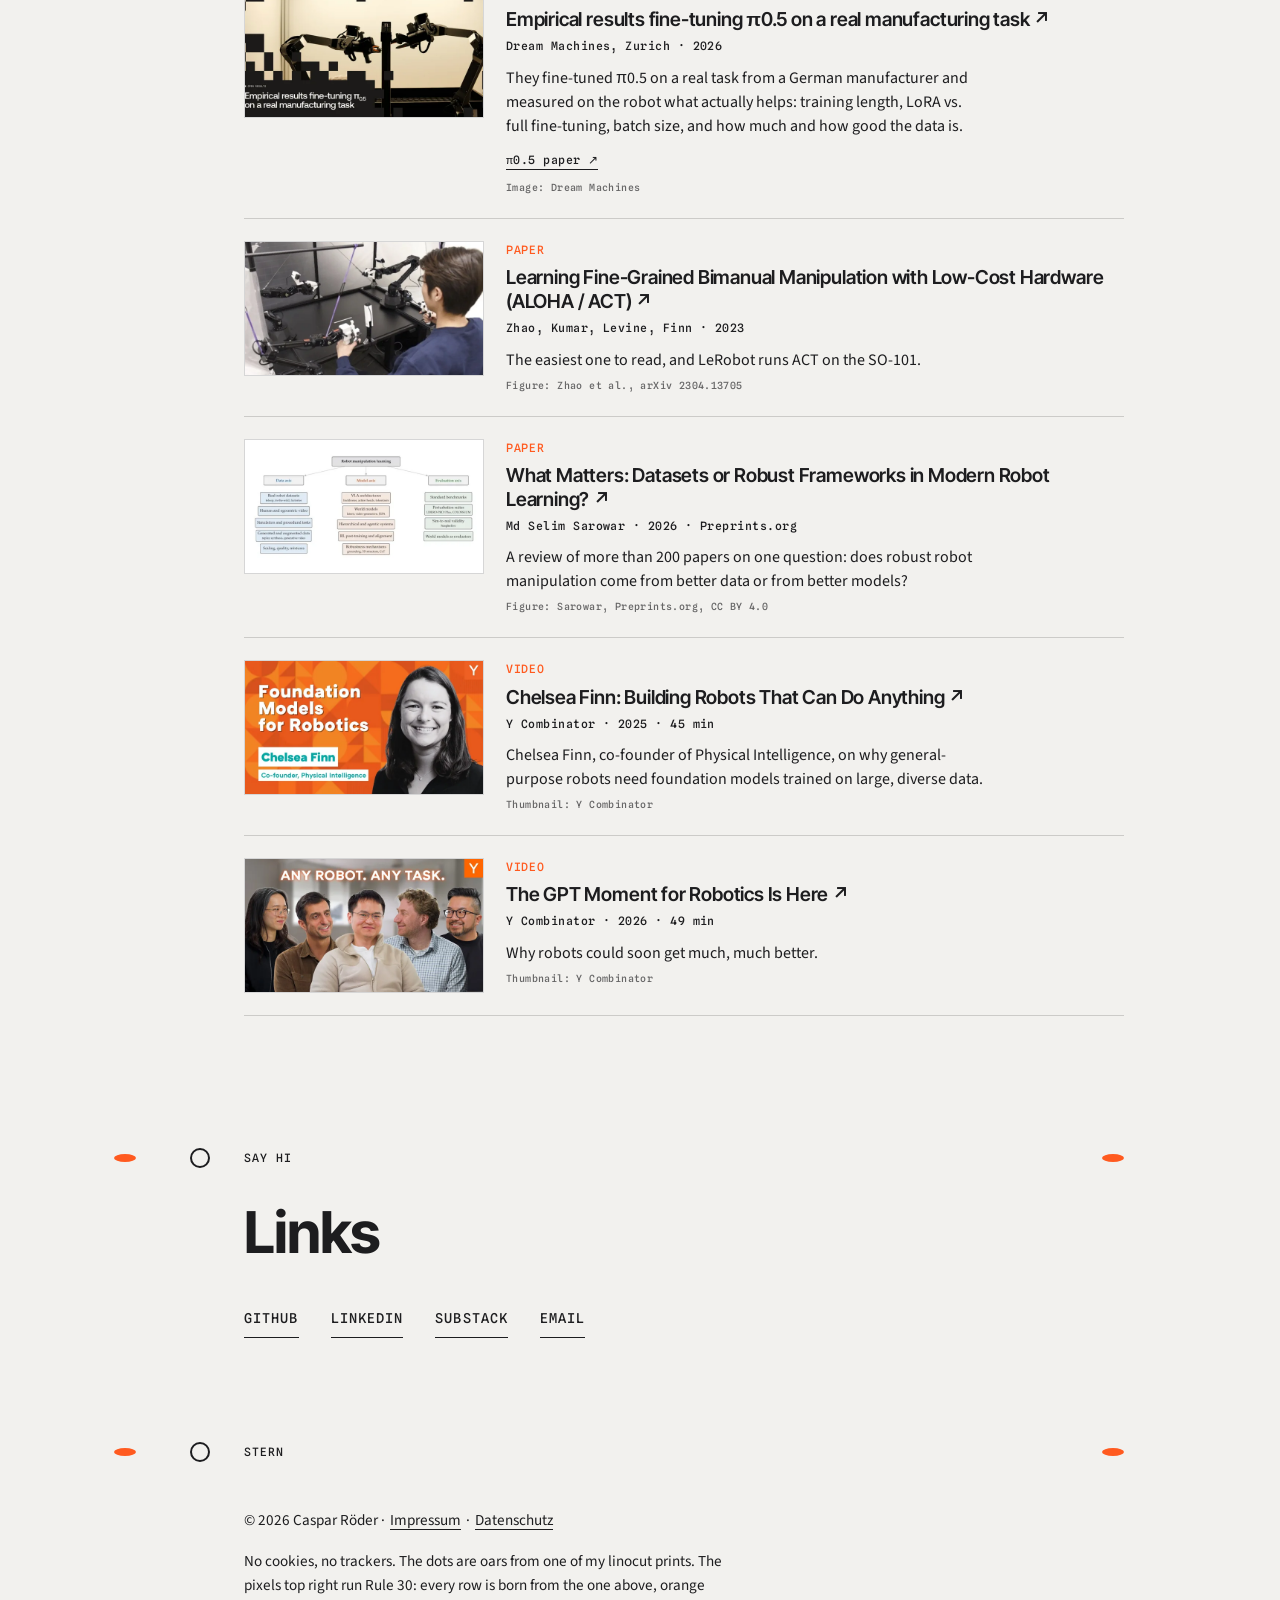
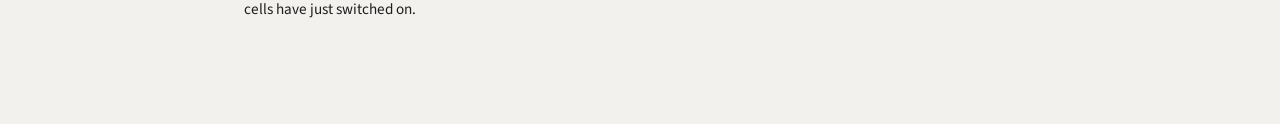
==== commit 493875a2: "Always load fresh JSON; version tags on CSS and JS" ====
--- a/index.html
+++ b/index.html
@@ -44,13 +44,13 @@
   <!-- Preload the two fonts visible first, so the big name and the About text do not jump. -->
   <link rel="preload" href="fonts/inter-tight.woff2" as="font" type="font/woff2" crossorigin>
   <link rel="preload" href="fonts/source-sans-3.woff2" as="font" type="font/woff2" crossorigin>
-  <link rel="stylesheet" href="css/style.css">
+  <link rel="stylesheet" href="css/style.css?v=2">
 
   <!-- Tells the CSS that JS runs, so "fade in on scroll" never hides content for no-JS visitors. -->
   <script>document.documentElement.classList.add("js")</script>
-  <script src="js/robot-arm.js" defer></script>
-  <script src="js/page.js" defer></script>
-  <script src="js/pixels.js" defer></script>
+  <script src="js/robot-arm.js?v=2" defer></script>
+  <script src="js/page.js?v=2" defer></script>
+  <script src="js/pixels.js?v=2" defer></script>
 </head>
 <body>
 <a class="skip" href="#main">Skip to content</a>
--- a/css/style.css
+++ b/css/style.css
@@ -246,6 +246,15 @@
 .card h4 button:focus-visible { outline: none; }
 .card:has(:focus-visible) { outline: 2px solid var(--ink); outline-offset: 3px; }
 .card p { margin: 0; font-size: 1.05rem; line-height: 1.45; }
+/* A small topic oval under the title, e.g. "Imitation learning". */
+.card .topic {
+  align-self: flex-start;
+  display: inline-flex; align-items: center; gap: 7px;
+  padding: 4px 11px 4px 9px;
+  border: 1px solid var(--line); border-radius: 999px;
+  font-family: var(--mono); font-size: 0.64rem; letter-spacing: 0.06em; text-transform: uppercase;
+}
+.card .topic::before { content: ""; width: 6px; height: 6px; border-radius: 50%; background: var(--orange); }
 .card .more { margin-top: auto; align-self: flex-end; font-size: 0.66rem; }
 .card .more::after { content: " →"; color: var(--orange); }
 /* Cover picture: edge to edge at the top of the card. */
@@ -261,6 +270,26 @@
   .card:hover { border-color: var(--ink); transform: translateY(-3px); box-shadow: 0 10px 30px -18px rgba(29, 29, 31, 0.45); }
   .card:hover h4 { color: var(--orange); }
 }
+
+/* "More projects": small ovals with just the name; they open the same overlay. */
+.cards + .group, .pills + .group { margin-top: 48px; }
+.pills { display: flex; flex-wrap: wrap; gap: 12px; }
+.pill {
+  display: inline-flex; align-items: center; gap: 10px;
+  padding: 11px 20px 11px 16px;
+  border: 1px solid var(--line); border-radius: 999px;
+  background: var(--card); color: var(--ink);
+  font-family: var(--head); font-weight: 600; font-size: 1.05rem; letter-spacing: -0.01em;
+  cursor: pointer;
+  transition: border-color 0.25s, transform 0.25s var(--ease), box-shadow 0.25s;
+}
+.pill::before { content: ""; width: 7px; height: 7px; border-radius: 50%; background: var(--orange); }
+.pill::after { content: "→"; font-family: var(--mono); font-size: 0.8rem; color: var(--orange); }
+.pill:focus-visible { outline: 2px solid var(--ink); outline-offset: 3px; }
+@media (hover: hover) {
+  .pill:hover { border-color: var(--ink); transform: translateY(-2px); box-shadow: 0 8px 22px -16px rgba(29, 29, 31, 0.45); }
+}
+.sheet .lead { font-family: var(--head); font-weight: 600; font-size: 1.2rem; line-height: 1.35; }
 
 /* Project details overlay */
 .sheet {
@@ -307,14 +336,26 @@
 .posts a { display: grid; grid-template-columns: 7.5em 1fr; gap: 12px; text-decoration: none; }
 .posts time { font-size: 0.72rem; padding-top: 0.45em; }
 .posts .soon { font-family: var(--head); font-weight: 600; font-size: 1.4rem; letter-spacing: -0.01em; }
-/* Papers and videos: kind on the left (like the post dates), title, who made it, a short note. */
-.finds .kind { font-family: var(--mono); font-size: 0.72rem; letter-spacing: 0.06em; text-transform: uppercase; padding-top: 0.45em; }
-.finds .find { display: flex; flex-direction: column; gap: 4px; }
-.finds .find-title { font-family: var(--head); font-weight: 600; font-size: 1.2rem; letter-spacing: -0.01em; line-height: 1.25; }
+/* Papers and videos: a picture on the left, then kind, title, who made it and a short note.
+   On phones the picture sits on top. */
+.finds a { display: inline; gap: 0; } /* undo the post-list link grid */
+.finds .find-item { display: grid; grid-template-columns: minmax(0, 15rem) 1fr; gap: 22px; align-items: start; padding: 22px 0; }
+.finds .find-item > .find:first-child { grid-column: 1 / -1; } /* no picture: the text takes the whole row */
+.finds .find-pic { display: block; aspect-ratio: 16 / 9; overflow: hidden; border: 1px solid var(--line); background: #fff; }
+.finds .find-pic img { display: block; width: 100%; height: 100%; max-width: none; object-fit: cover; transition: transform 0.4s var(--ease); }
+.finds .find { display: flex; flex-direction: column; align-items: flex-start; gap: 6px; }
+.finds .kind { font-family: var(--mono); font-size: 0.72rem; letter-spacing: 0.06em; text-transform: uppercase; color: var(--orange); }
+.finds .find-title { font-family: var(--head); font-weight: 600; font-size: 1.2rem; letter-spacing: -0.01em; line-height: 1.25; text-decoration: none; }
 .finds .find-by { font-family: var(--mono); font-size: 0.72rem; letter-spacing: 0.04em; }
-.finds .find-note { font-size: 1rem; line-height: 1.5; }
-@media (hover: hover) { .finds a:hover .find-title { color: var(--orange); } }
-@media (max-width: 519px) { .finds a { grid-template-columns: 1fr; gap: 6px; } .finds .kind { padding-top: 0; } }
+.finds .find-note { margin: 4px 0 0; font-size: 1rem; line-height: 1.5; }
+.finds .find-more a { font-family: var(--mono); font-size: 0.72rem; letter-spacing: 0.04em; text-decoration: none; border-bottom: 1px solid var(--ink); padding: 6px 0 2px; }
+.finds .find-credit { font-family: var(--mono); font-size: 0.62rem; letter-spacing: 0.04em; opacity: 0.65; }
+@media (hover: hover) {
+  .finds .find-title:hover, .finds .find-item:has(.find-pic:hover) .find-title { color: var(--orange); }
+  .finds .find-pic:hover img { transform: scale(1.03); }
+  .finds .find-more a:hover { border-color: var(--orange); }
+}
+@media (max-width: 599px) { .finds .find-item { grid-template-columns: 1fr; gap: 14px; } }
 .button {
   display: inline-block;
   padding: 14px 22px;
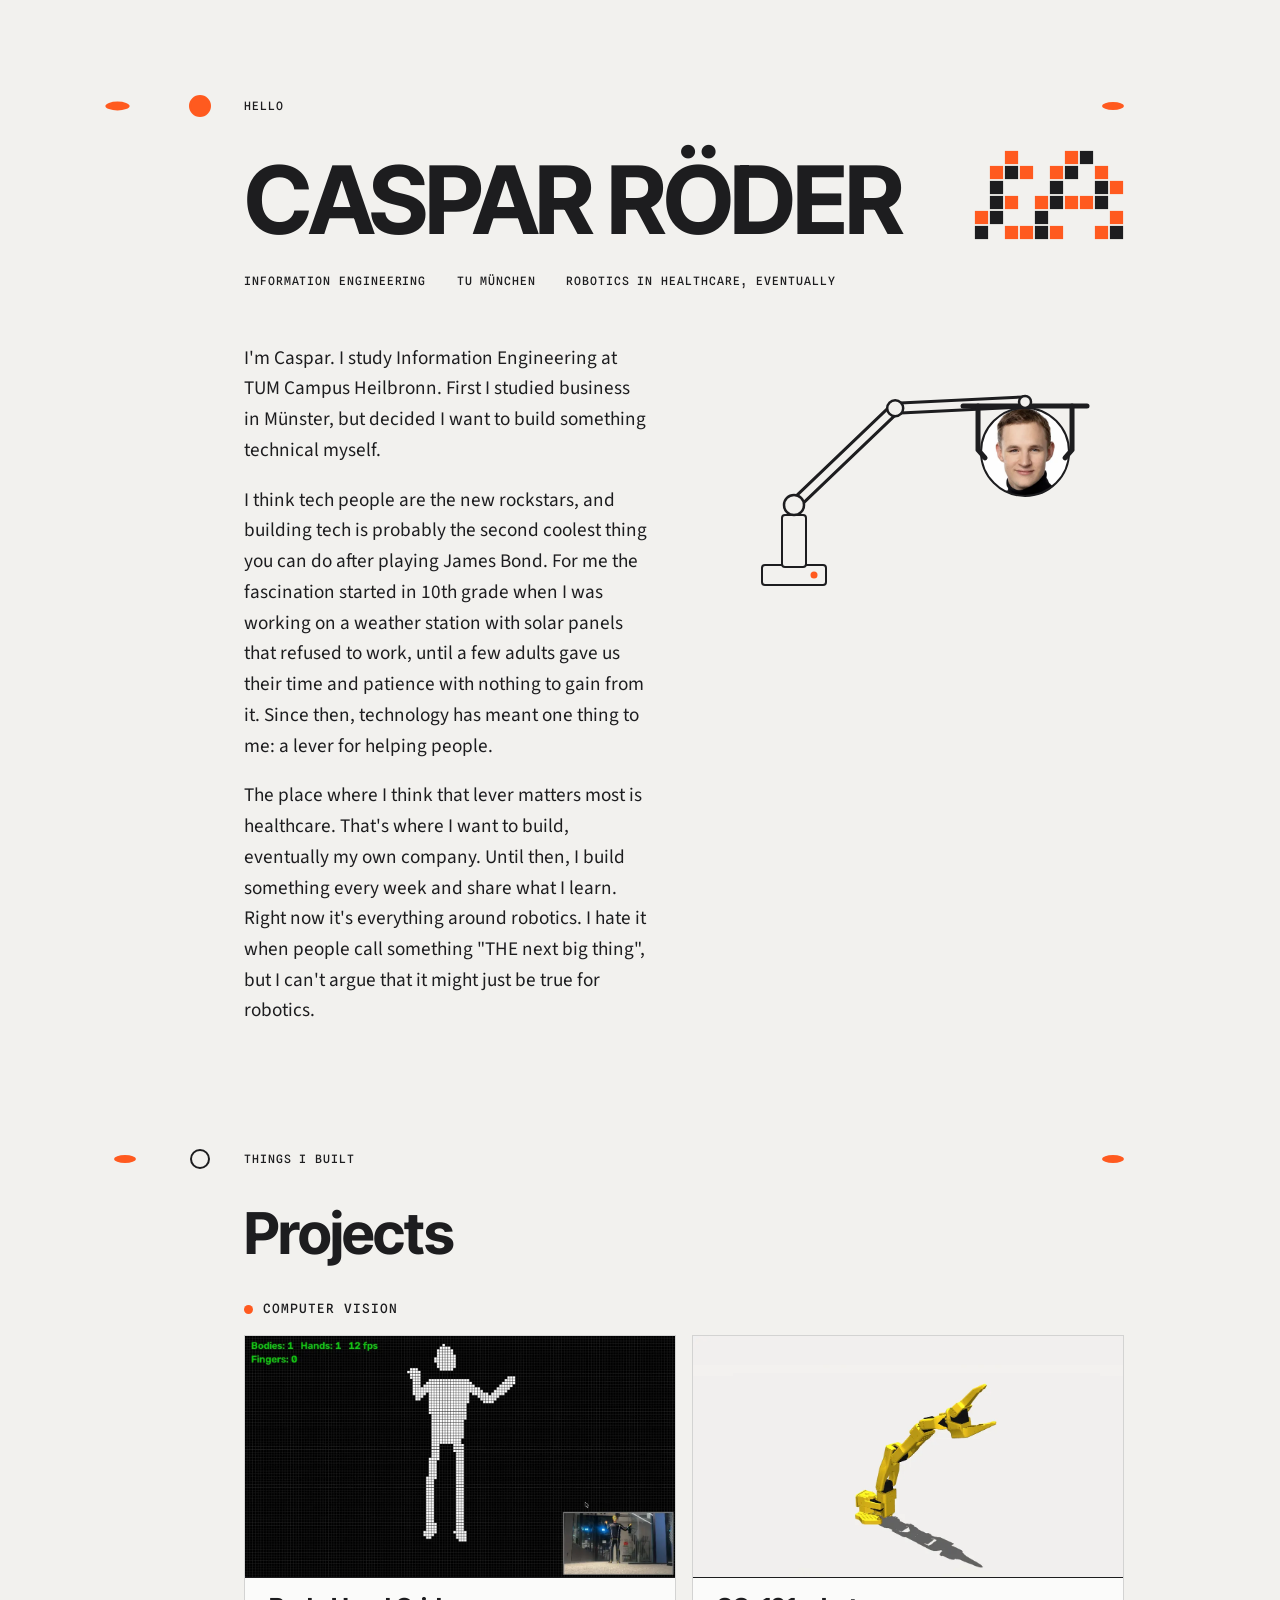
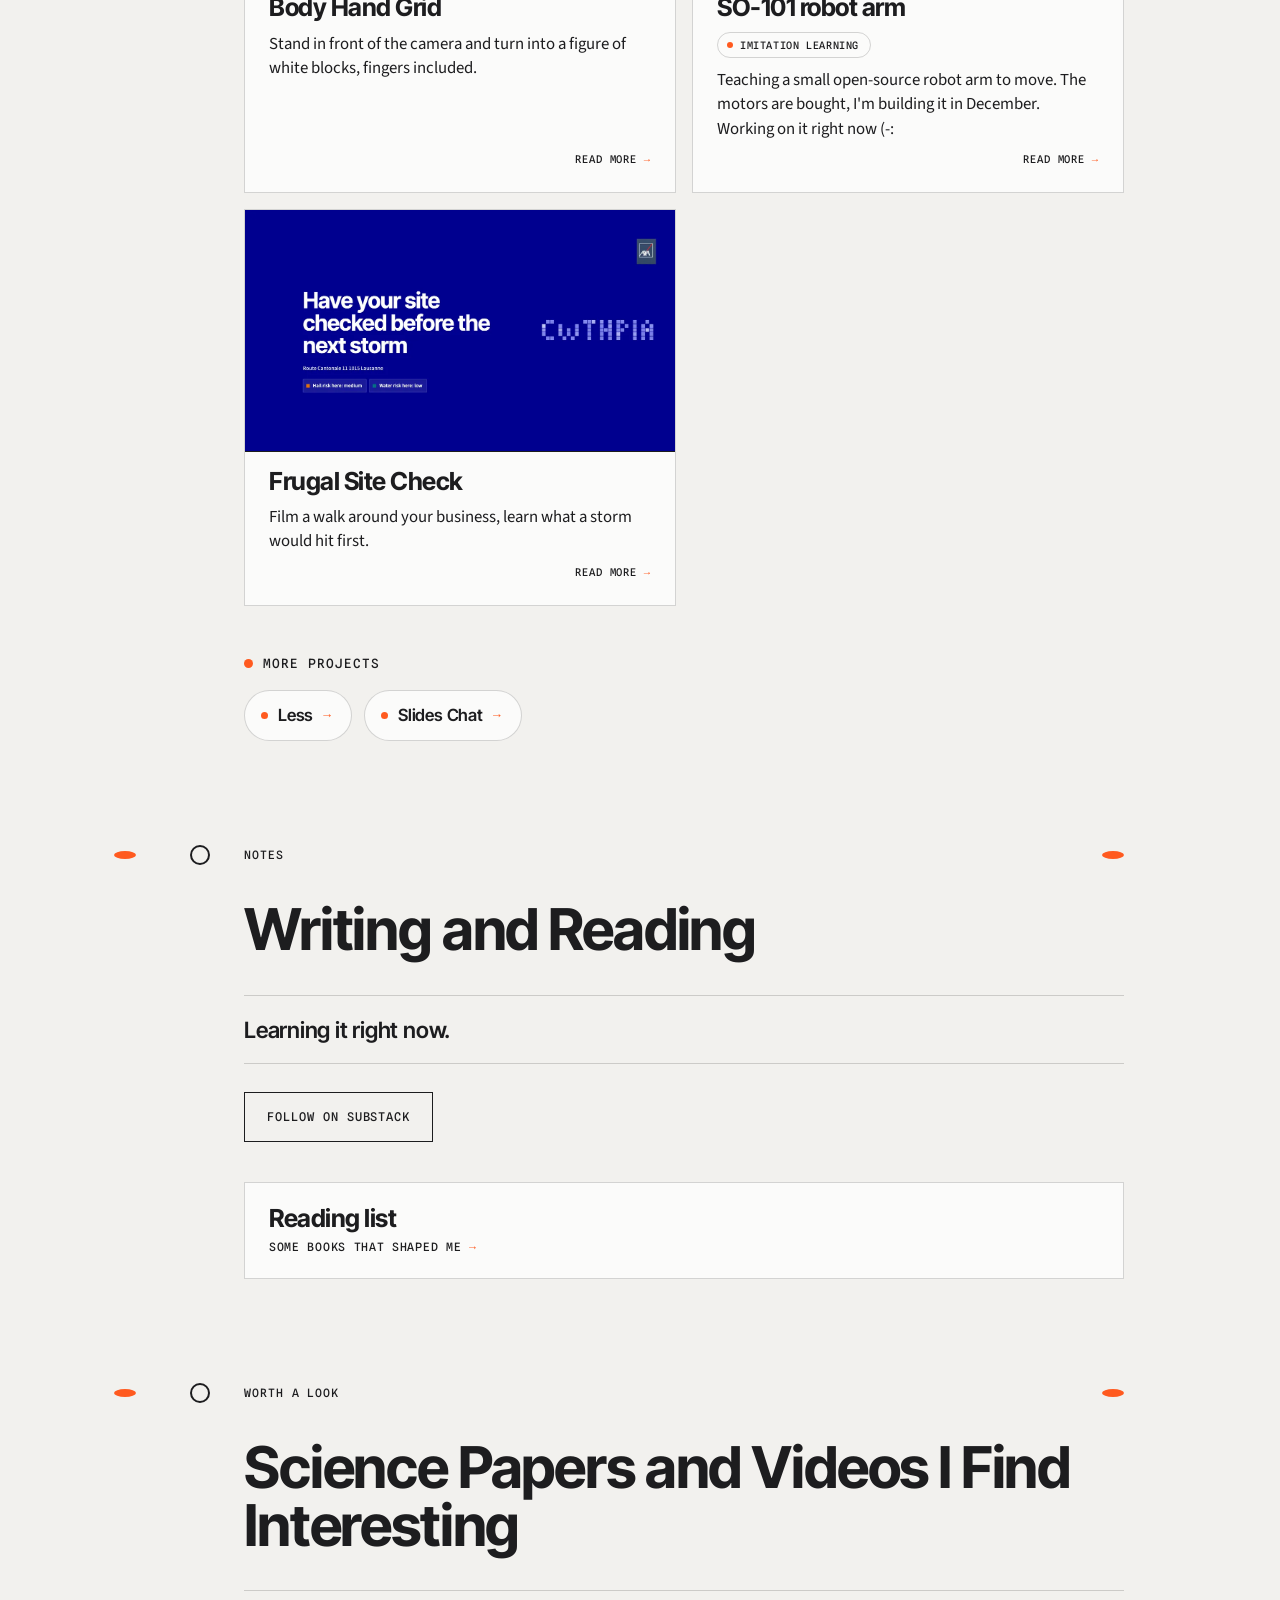
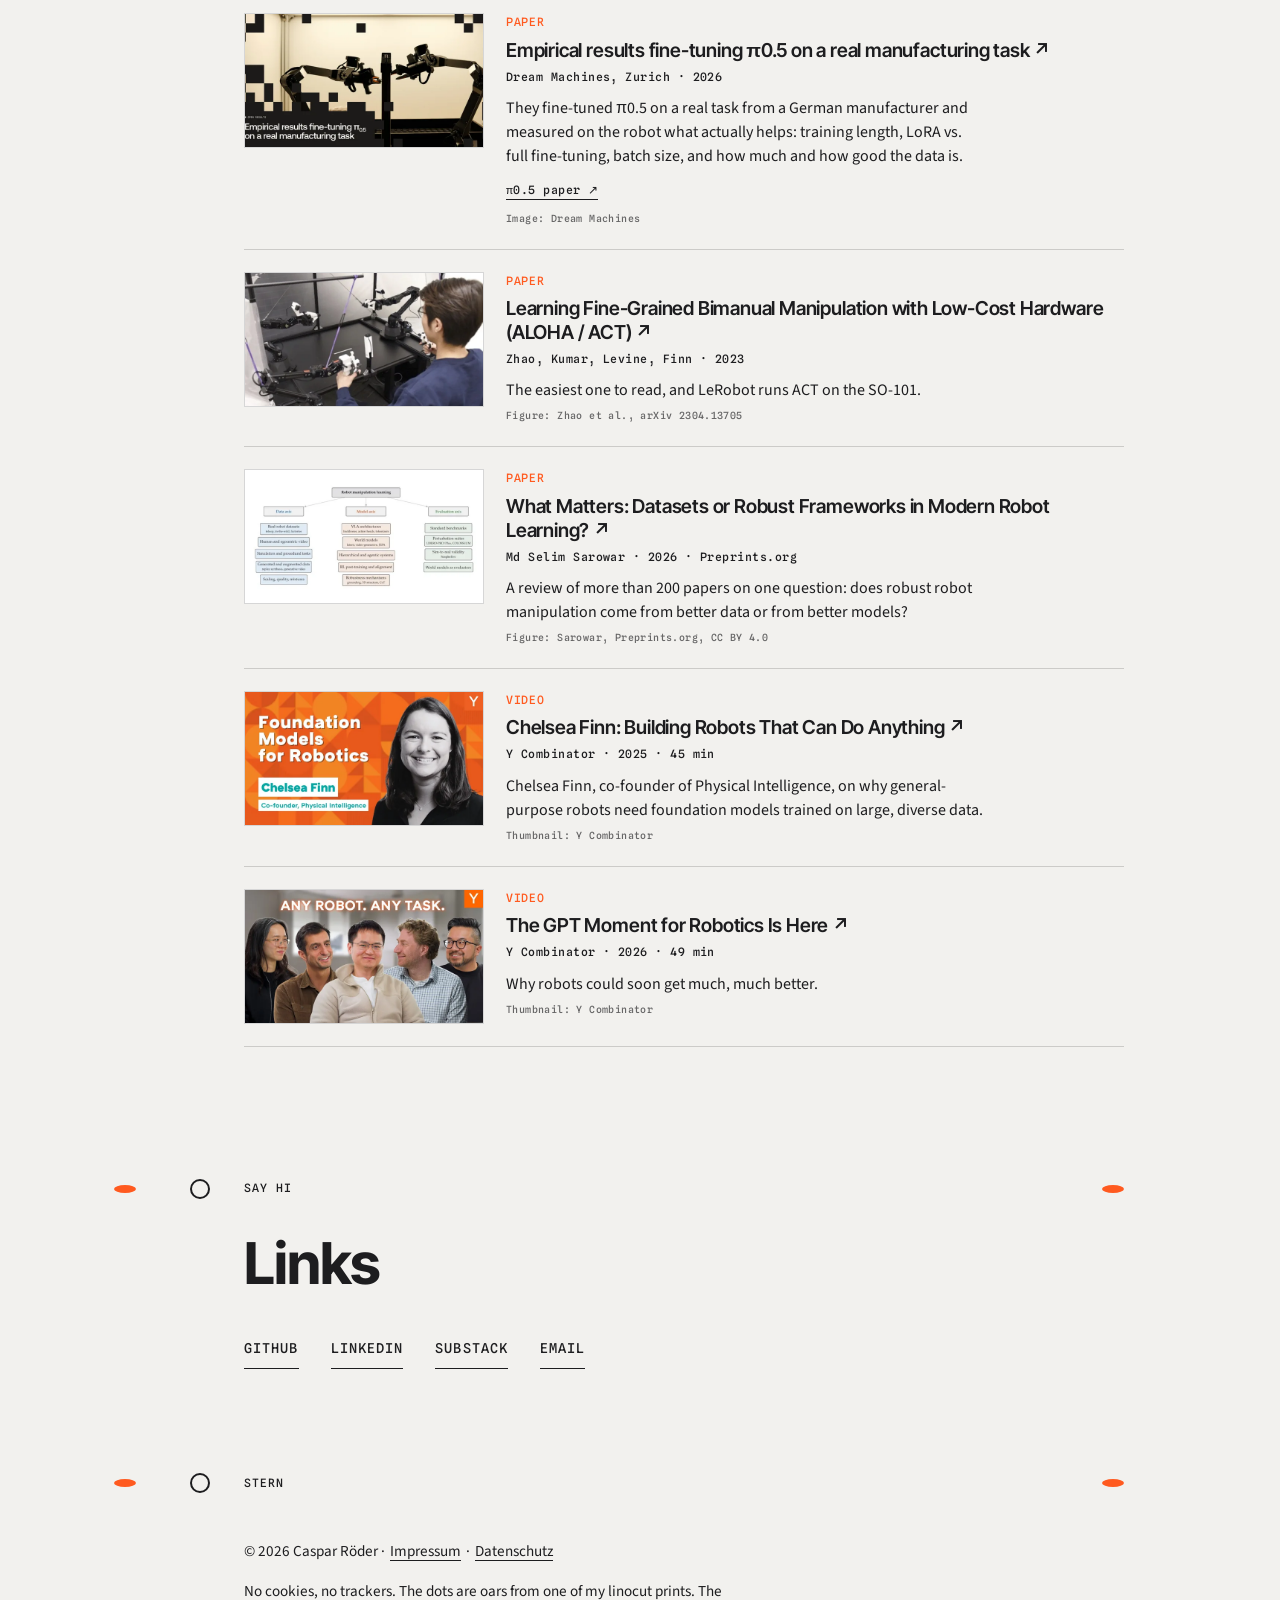
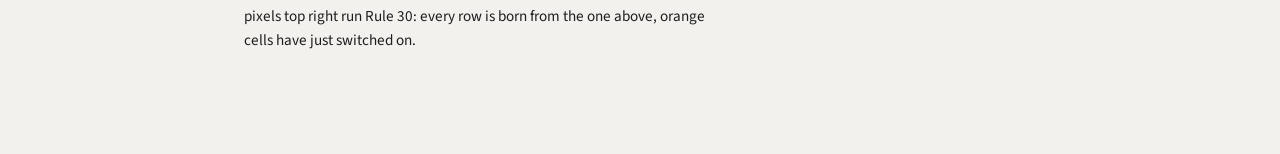
==== commit 1d789491: "About: weather station with solar panels" ====
--- a/index.html
+++ b/index.html
@@ -152,7 +152,7 @@
 
         <div class="about">
           <p>I'm Caspar. I study Information Engineering at TUM Campus Heilbronn. First I studied business in Münster, but decided I want to build something technical myself.</p>
-          <p>I think tech people are the new rockstars, and building tech is probably the second coolest thing you can do after playing James Bond. For me the fascination started in 10th grade with a weather station that refused to work, until a few adults gave us their time and patience with nothing to gain from it. Since then, technology has meant one thing to me: a lever for helping people.</p>
+          <p>I think tech people are the new rockstars, and building tech is probably the second coolest thing you can do after playing James Bond. For me the fascination started in 10th grade when I was working on a weather station with solar panels that refused to work, until a few adults gave us their time and patience with nothing to gain from it. Since then, technology has meant one thing to me: a lever for helping people.</p>
           <p>The place where I think that lever matters most is healthcare. That's where I want to build, eventually my own company. Until then, I build something every week and share what I learn. Right now it's everything around robotics. I hate it when people call something "THE next big thing", but I can't argue that it might just be true for robotics.</p>
         </div>
       </div>
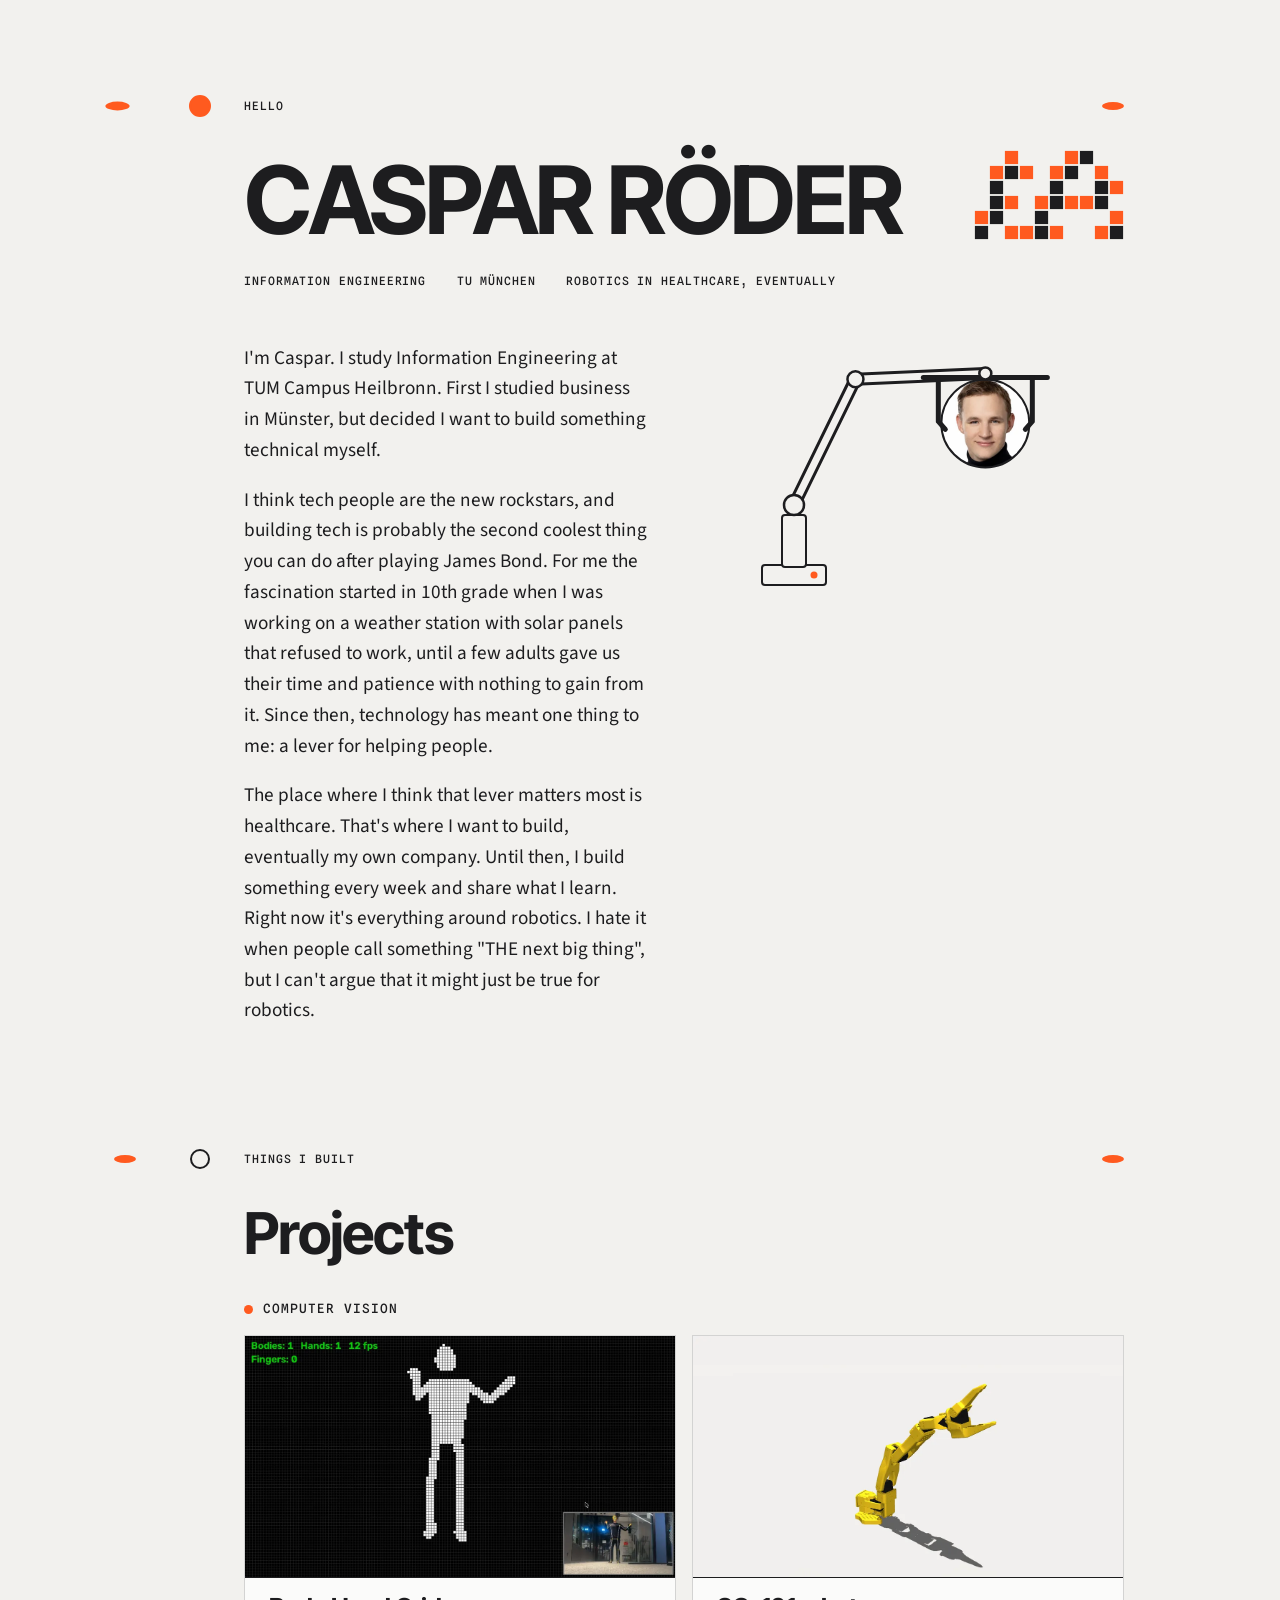
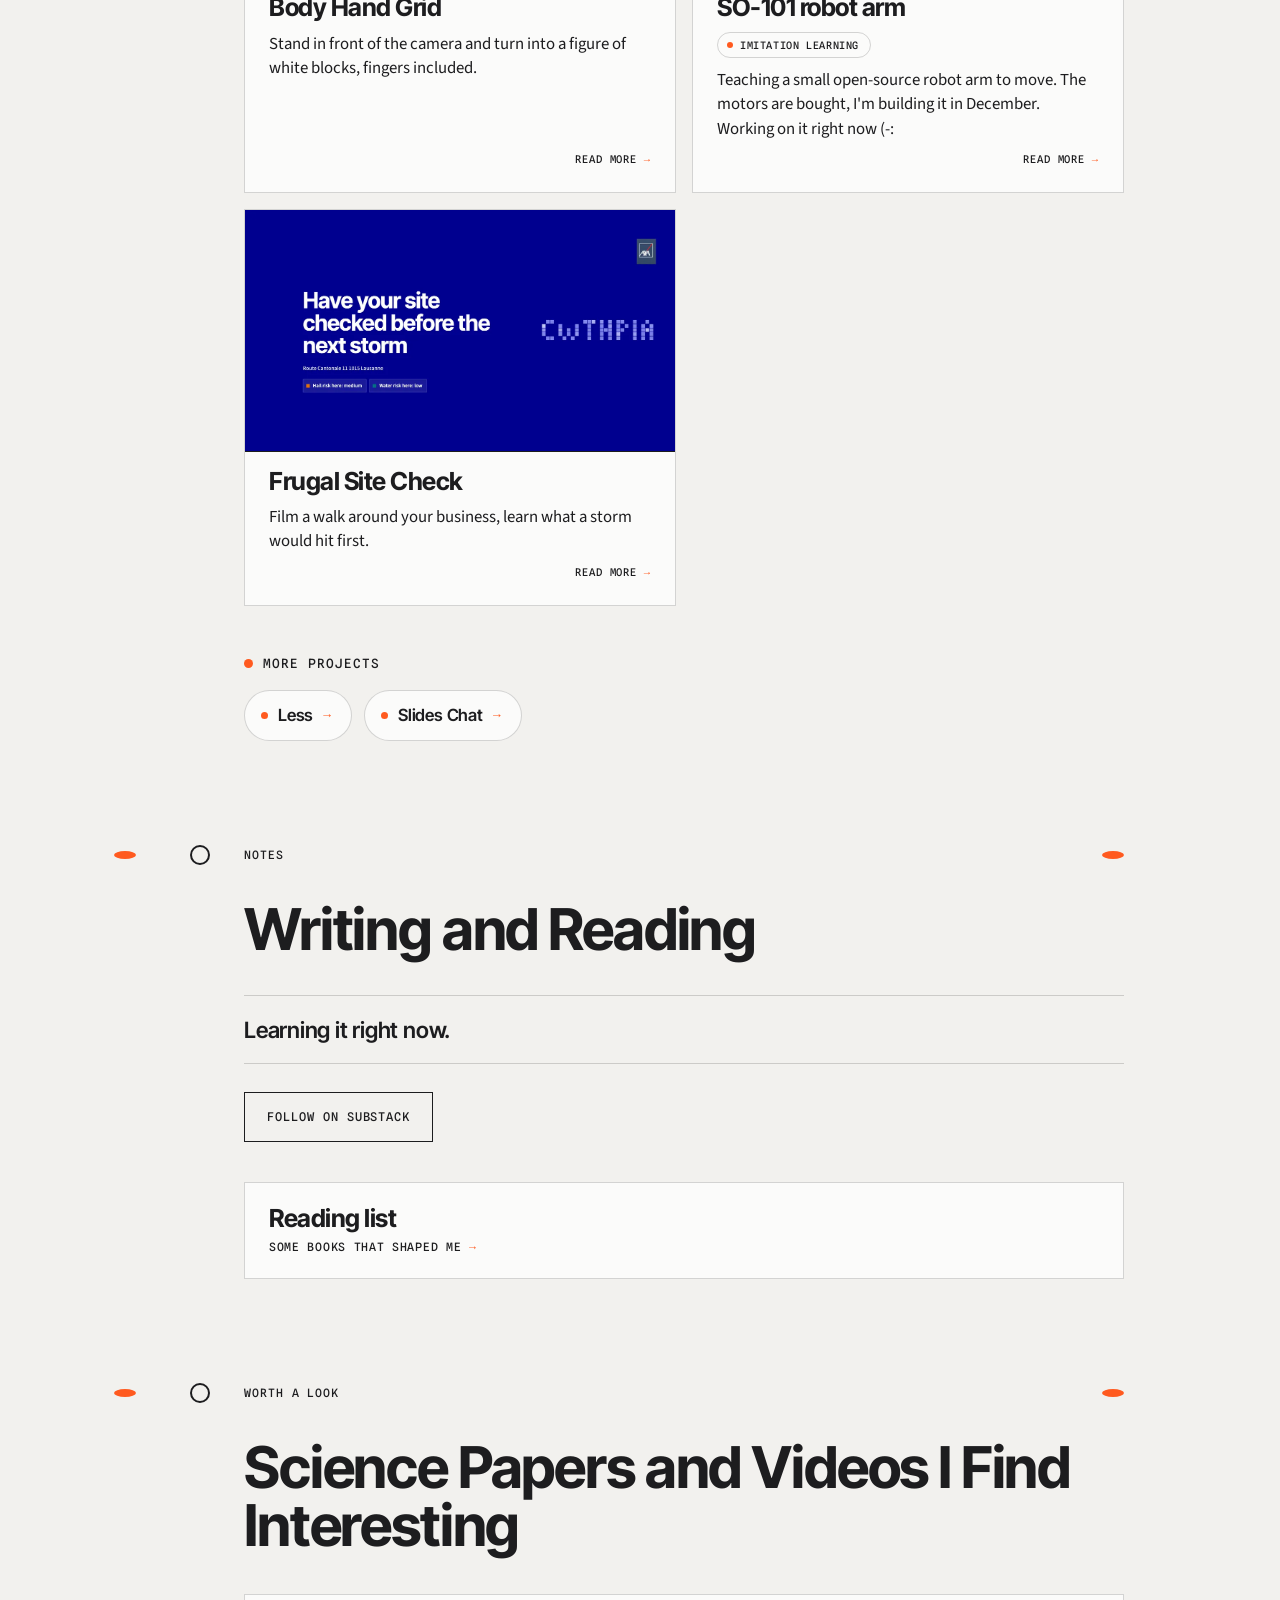
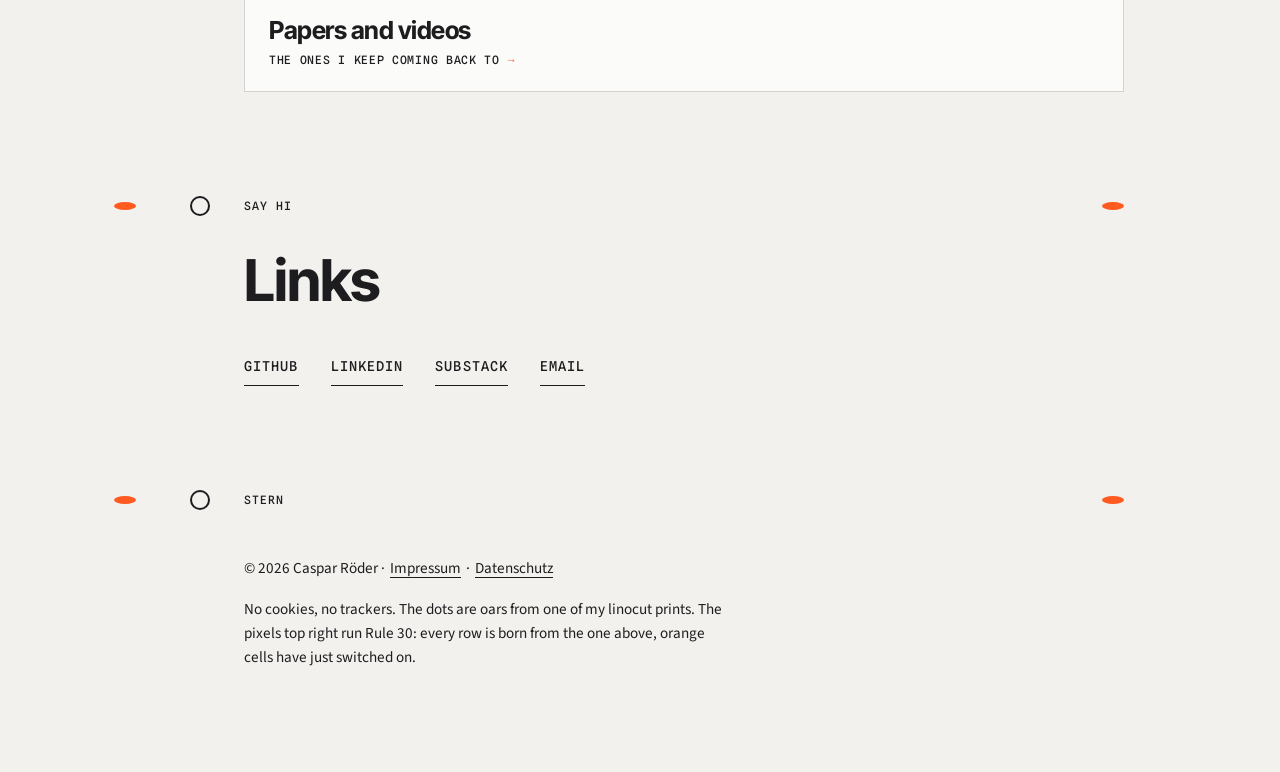
==== commit 1a796911: "Papers and videos on their own page, opened from a card on the homepage" ====
--- a/index.html
+++ b/index.html
@@ -44,13 +44,13 @@
   <!-- Preload the two fonts visible first, so the big name and the About text do not jump. -->
   <link rel="preload" href="fonts/inter-tight.woff2" as="font" type="font/woff2" crossorigin>
   <link rel="preload" href="fonts/source-sans-3.woff2" as="font" type="font/woff2" crossorigin>
-  <link rel="stylesheet" href="css/style.css?v=2">
+  <link rel="stylesheet" href="css/style.css?v=3">
 
   <!-- Tells the CSS that JS runs, so "fade in on scroll" never hides content for no-JS visitors. -->
   <script>document.documentElement.classList.add("js")</script>
-  <script src="js/robot-arm.js?v=2" defer></script>
-  <script src="js/page.js?v=2" defer></script>
-  <script src="js/pixels.js?v=2" defer></script>
+  <script src="js/robot-arm.js?v=3" defer></script>
+  <script src="js/page.js?v=3" defer></script>
+  <script src="js/pixels.js?v=3" defer></script>
 </head>
 <body>
 <a class="skip" href="#main">Skip to content</a>
@@ -186,10 +186,10 @@
     <section class="sec" id="finds" aria-labelledby="finds-h">
       <div class="oar"><span class="seat"></span><span class="label">Worth a look</span></div>
       <h2 id="finds-h">Science Papers and Videos I Find Interesting</h2>
-      <!-- Filled from finds.json by js/page.js; this is what shows while the list is empty. -->
-      <ol class="posts finds reveal" id="finds-list">
-        <li class="soon">First ones soon.</li>
-      </ol>
+      <a class="reading-link reveal" href="papers.html">
+        <span class="reading-title">Papers and videos</span>
+        <span class="reading-sub">The ones I keep coming back to</span>
+      </a>
     </section>
 
     <!-- Seat 5 -->
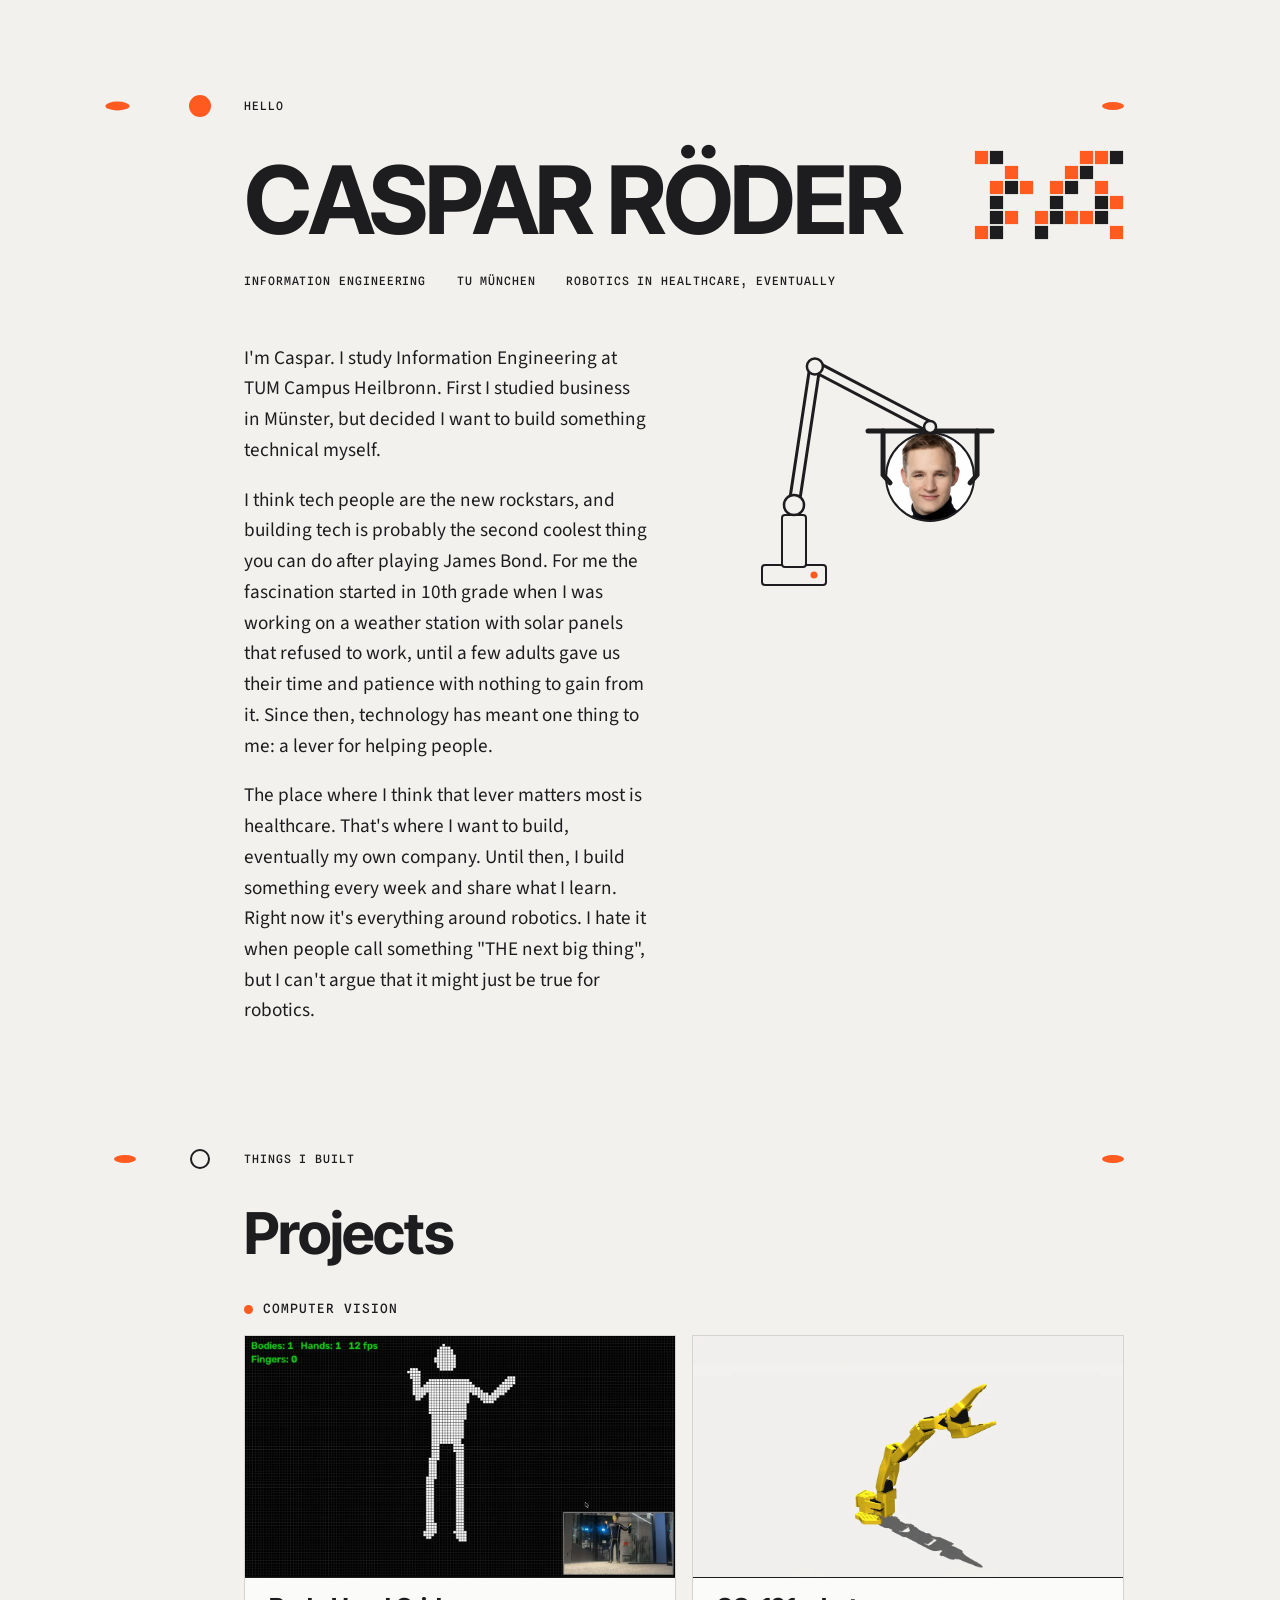
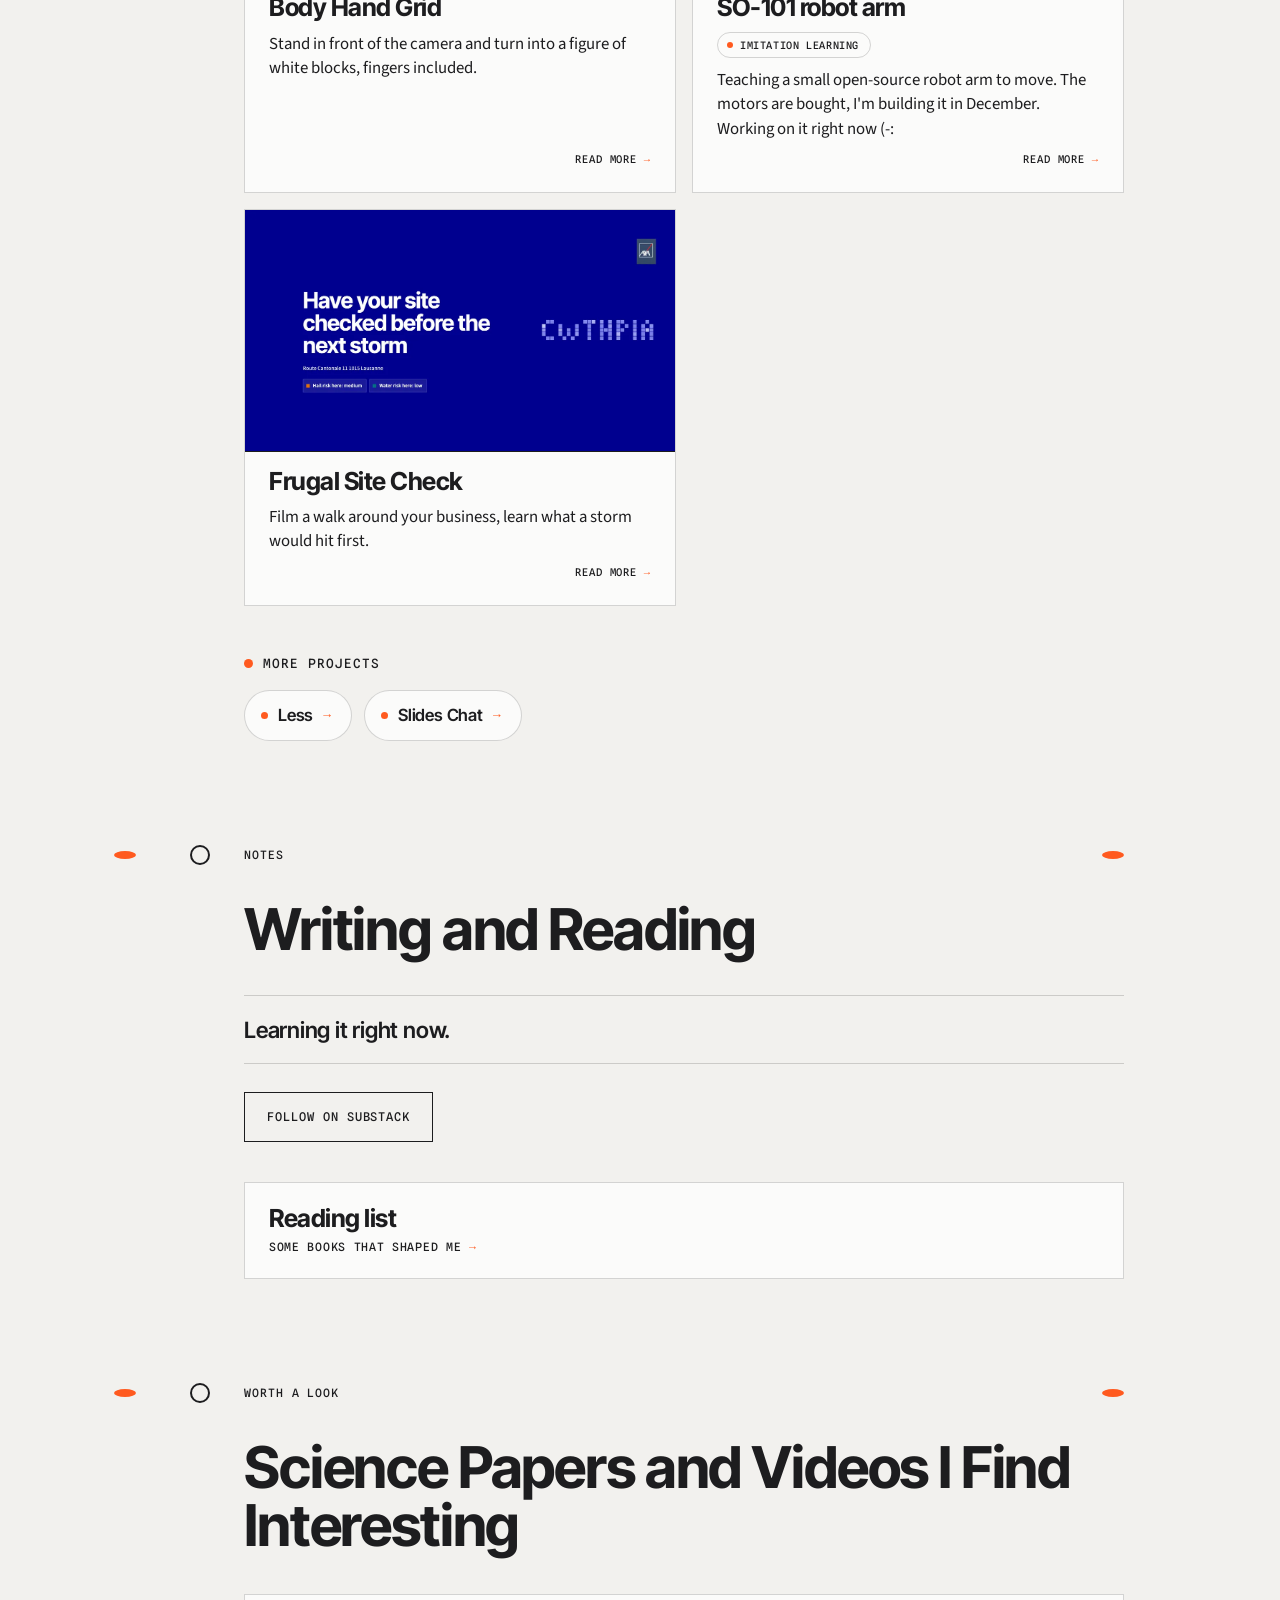
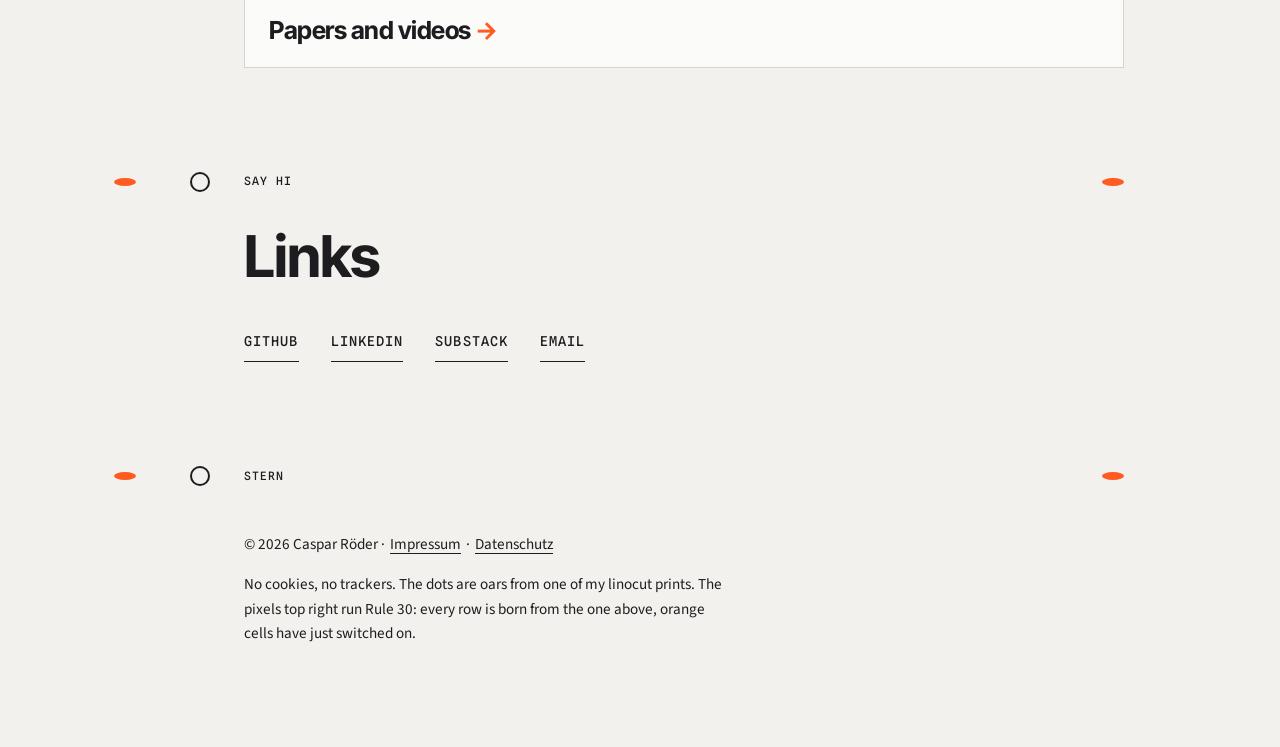
==== commit c53e52ad: "Papers card without subtitle; no intro on the papers page" ====
--- a/index.html
+++ b/index.html
@@ -44,13 +44,13 @@
   <!-- Preload the two fonts visible first, so the big name and the About text do not jump. -->
   <link rel="preload" href="fonts/inter-tight.woff2" as="font" type="font/woff2" crossorigin>
   <link rel="preload" href="fonts/source-sans-3.woff2" as="font" type="font/woff2" crossorigin>
-  <link rel="stylesheet" href="css/style.css?v=3">
+  <link rel="stylesheet" href="css/style.css?v=4">
 
   <!-- Tells the CSS that JS runs, so "fade in on scroll" never hides content for no-JS visitors. -->
   <script>document.documentElement.classList.add("js")</script>
-  <script src="js/robot-arm.js?v=3" defer></script>
-  <script src="js/page.js?v=3" defer></script>
-  <script src="js/pixels.js?v=3" defer></script>
+  <script src="js/robot-arm.js?v=4" defer></script>
+  <script src="js/page.js?v=4" defer></script>
+  <script src="js/pixels.js?v=4" defer></script>
 </head>
 <body>
 <a class="skip" href="#main">Skip to content</a>
@@ -188,7 +188,6 @@
       <h2 id="finds-h">Science Papers and Videos I Find Interesting</h2>
       <a class="reading-link reveal" href="papers.html">
         <span class="reading-title">Papers and videos</span>
-        <span class="reading-sub">The ones I keep coming back to</span>
       </a>
     </section>
 
--- a/css/style.css
+++ b/css/style.css
@@ -404,6 +404,7 @@
 .reading-title { font-family: var(--head); font-weight: 700; font-size: 1.55rem; letter-spacing: -0.02em; line-height: 1.1; }
 .reading-sub { font-family: var(--mono); font-size: 0.72rem; letter-spacing: 0.06em; text-transform: uppercase; }
 .reading-sub::after { content: " →"; color: var(--orange); }
+.reading-title:only-child::after { content: " →"; color: var(--orange); } /* no subtitle: the arrow goes on the title */
 @media (hover: hover) {
   .reading-link:hover { border-color: var(--ink); transform: translateY(-3px); }
   .reading-link:hover .reading-title { color: var(--orange); }
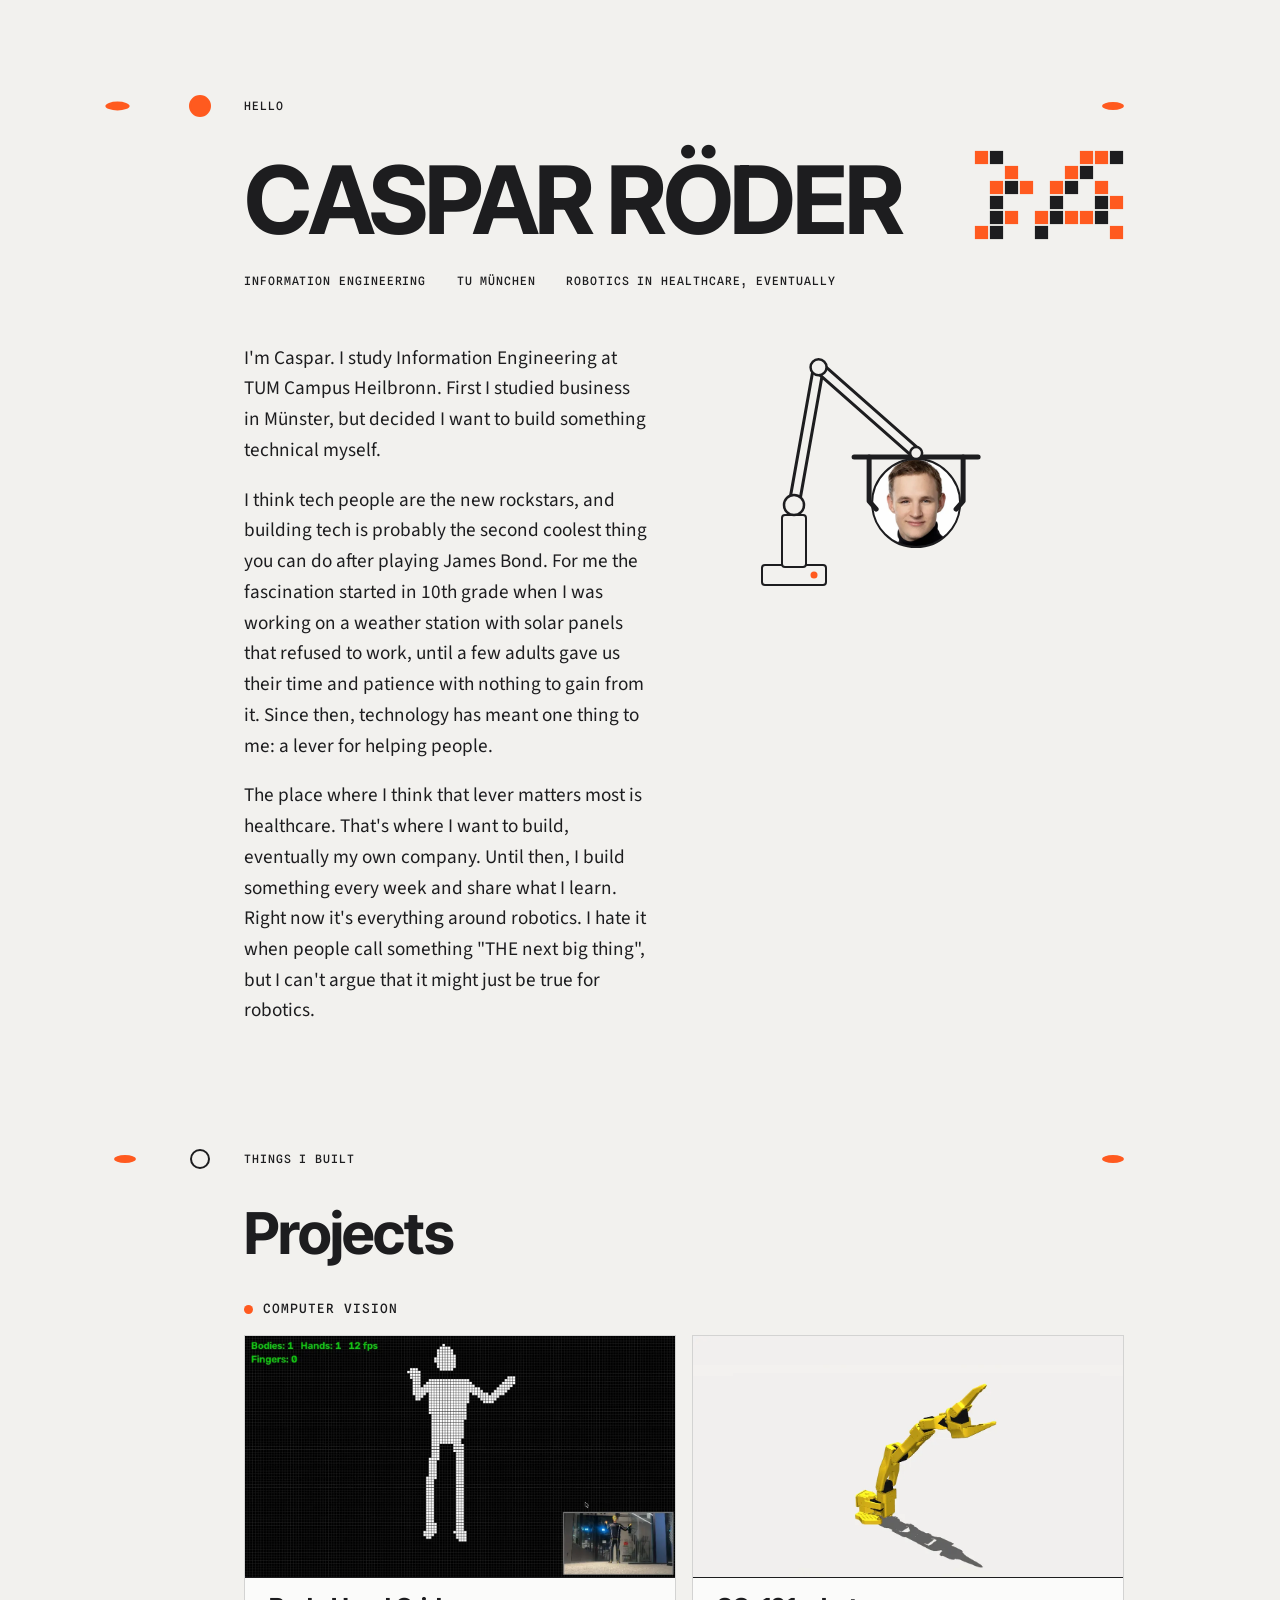
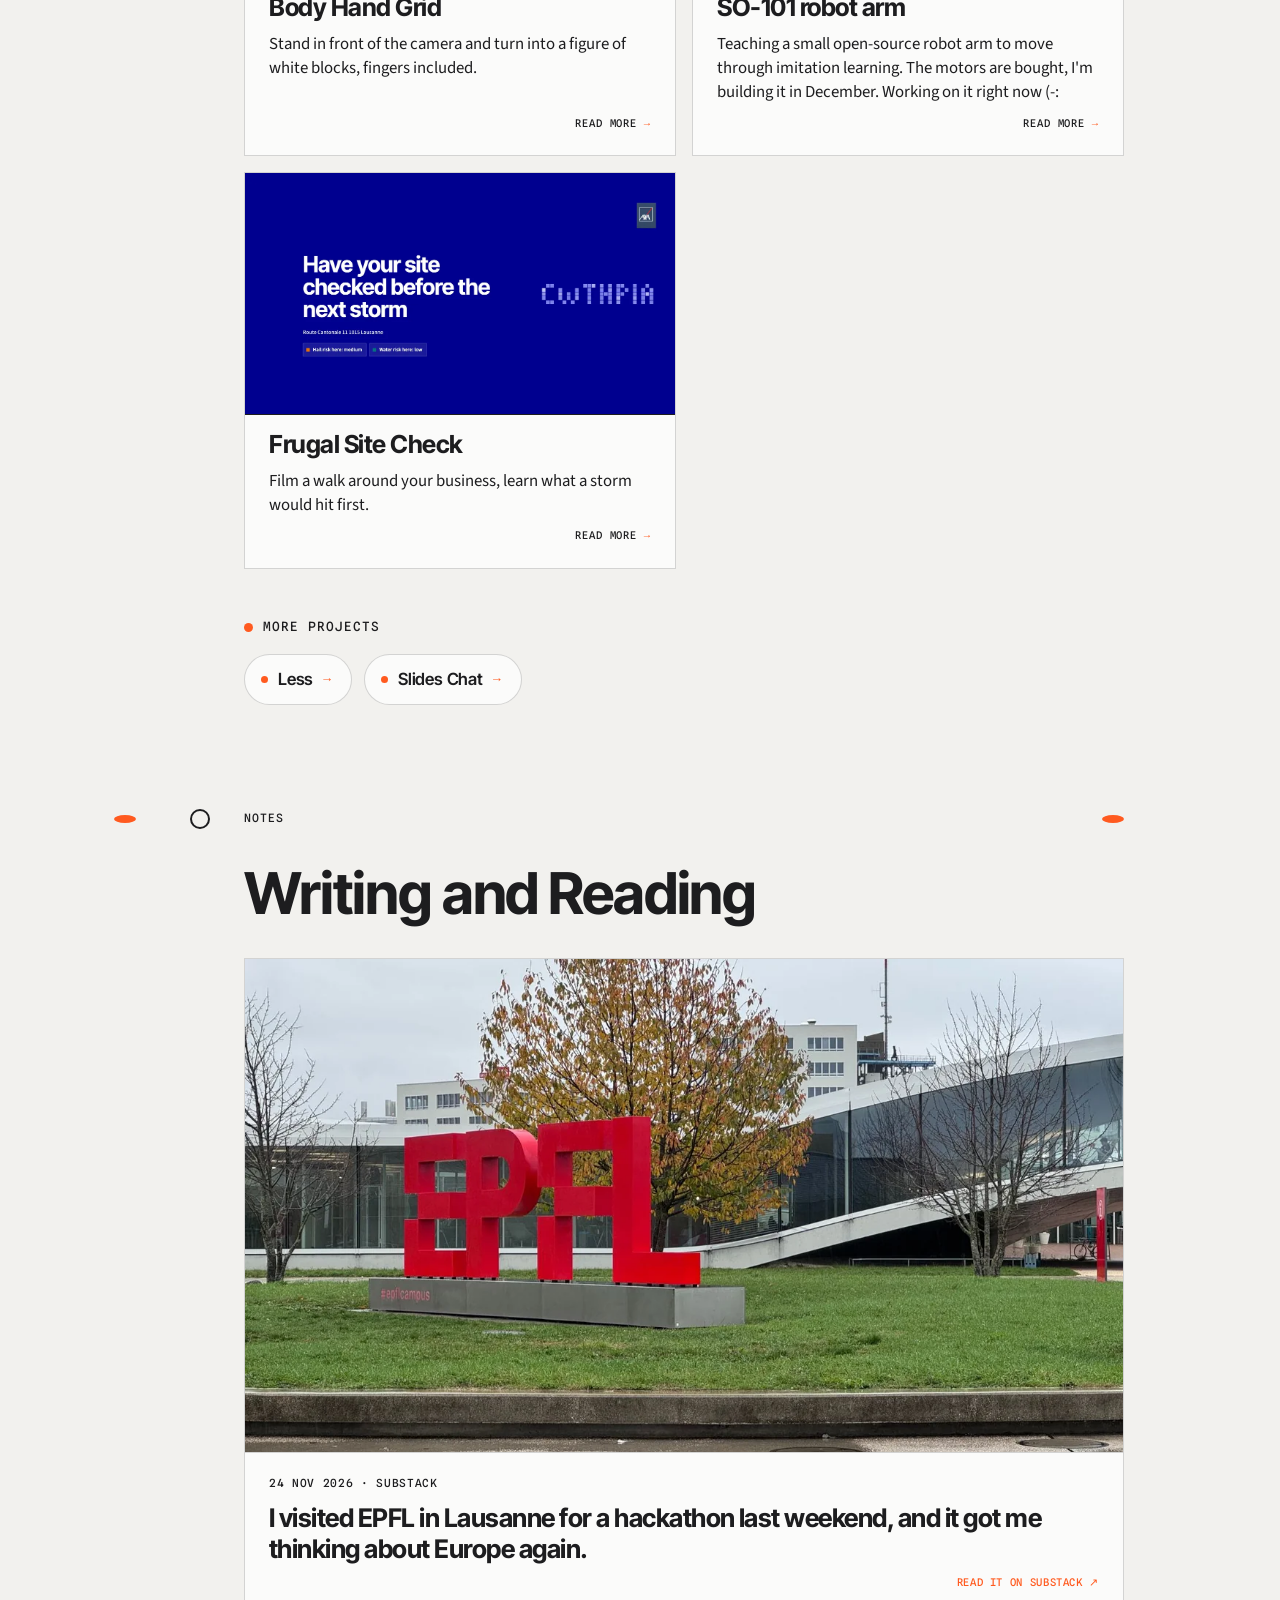
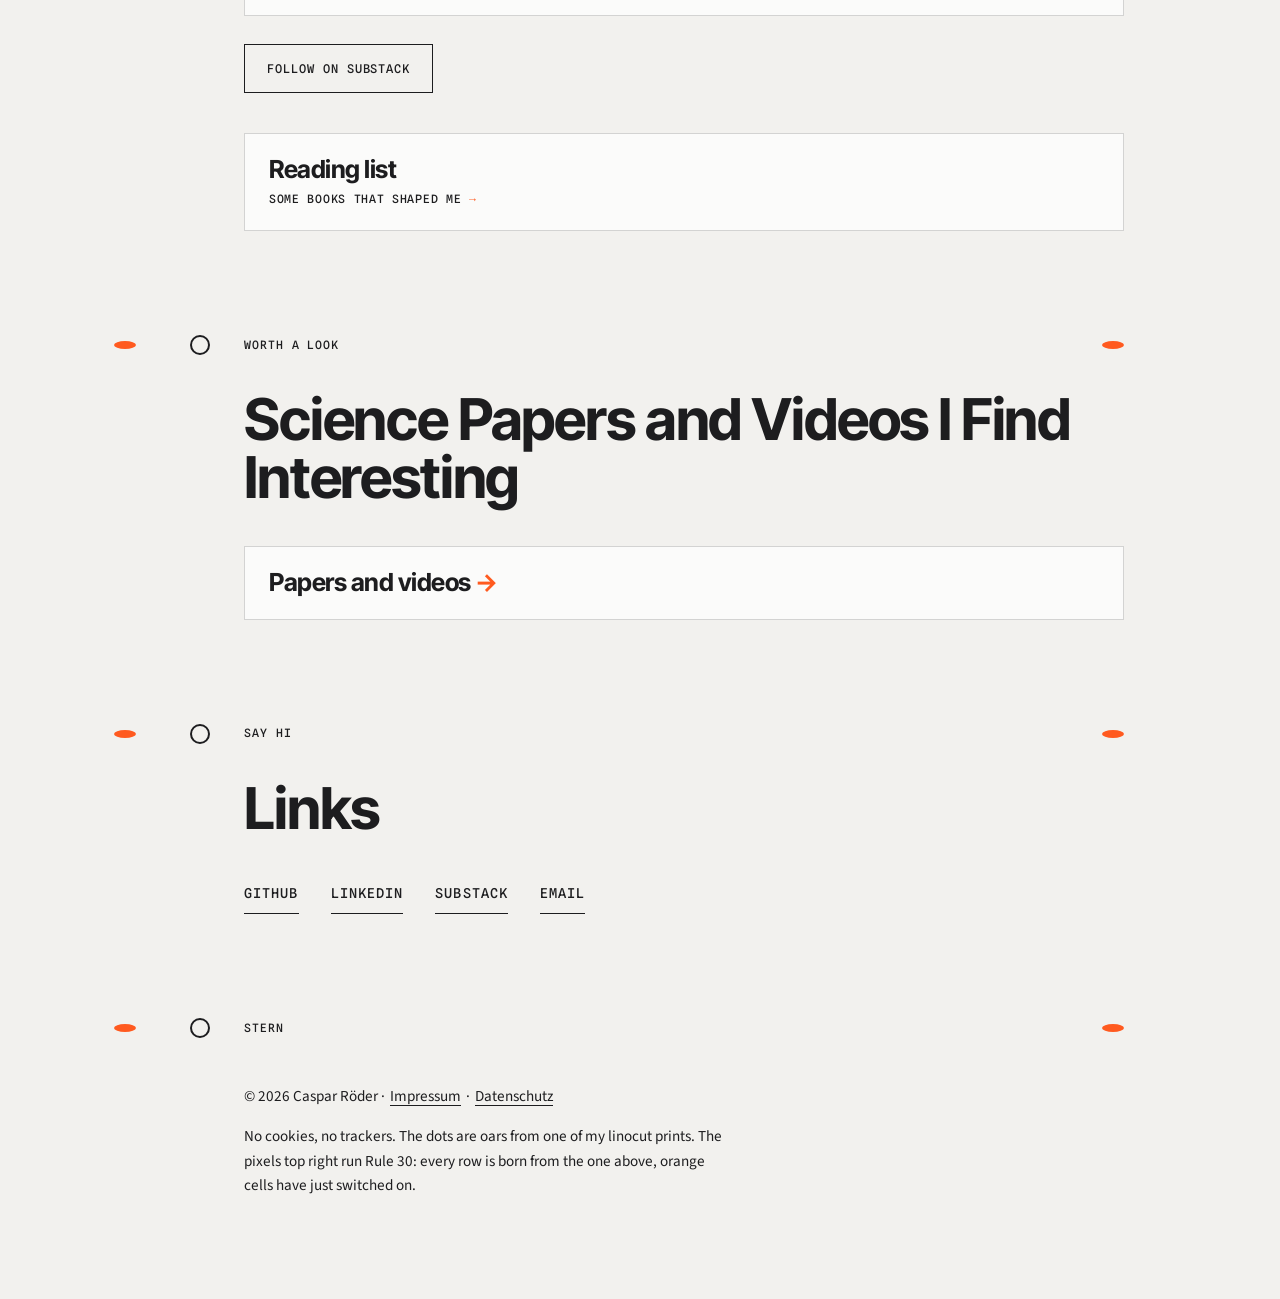
==== commit d03feb51: "Writing: EPFL note from Substack with photo; less top space on phones; SO-101 text mentions imitatio" ====
--- a/index.html
+++ b/index.html
@@ -44,13 +44,13 @@
   <!-- Preload the two fonts visible first, so the big name and the About text do not jump. -->
   <link rel="preload" href="fonts/inter-tight.woff2" as="font" type="font/woff2" crossorigin>
   <link rel="preload" href="fonts/source-sans-3.woff2" as="font" type="font/woff2" crossorigin>
-  <link rel="stylesheet" href="css/style.css?v=4">
+  <link rel="stylesheet" href="css/style.css?v=5">
 
   <!-- Tells the CSS that JS runs, so "fade in on scroll" never hides content for no-JS visitors. -->
   <script>document.documentElement.classList.add("js")</script>
-  <script src="js/robot-arm.js?v=4" defer></script>
-  <script src="js/page.js?v=4" defer></script>
-  <script src="js/pixels.js?v=4" defer></script>
+  <script src="js/robot-arm.js?v=5" defer></script>
+  <script src="js/page.js?v=5" defer></script>
+  <script src="js/pixels.js?v=5" defer></script>
 </head>
 <body>
 <a class="skip" href="#main">Skip to content</a>
@@ -172,9 +172,17 @@
       <div class="oar"><span class="seat"></span><span class="label">Notes</span></div>
       <h2 id="writing-h">Writing and Reading</h2>
       <!-- Filled from posts.json; this is what shows while there are no posts. -->
-      <ol class="posts reveal" id="posts">
-        <li class="soon">Learning it right now.</li>
-      </ol>
+      <!-- My first piece is a Substack note; the card opens it on Substack. -->
+      <a class="article reveal" href="https://substack.com/@casparrder1/note/c-395604427" target="_blank" rel="noopener">
+        <img class="article-pic" src="img/writing/epfl.webp" width="1200" height="675" loading="lazy" decoding="async"
+             alt="The big red EPFL letters on the lawn in front of a glass campus building in Lausanne, on a grey autumn day.">
+        <span class="article-text">
+          <span class="article-meta"><time datetime="2026-11-24">24 Nov 2026</time> · Substack</span>
+          <span class="article-title">I visited EPFL in Lausanne for a hackathon last weekend, and it got me thinking about Europe again.</span>
+          <span class="article-more">Read it on Substack ↗</span>
+        </span>
+      </a>
+      <ol class="posts reveal" id="posts"></ol>
       <a class="button reveal" id="substack-cta" href="https://substack.com/@casparrder1">Follow on Substack</a>
       <a class="reading-link reveal" href="reading.html">
         <span class="reading-title">Reading list</span>
--- a/css/style.css
+++ b/css/style.css
@@ -120,6 +120,7 @@
    The seat sits in the row, before the label, so both page edges get the same 16px. */
 @media (max-width: 699px) {
   .sec { margin-left: 0; }
+  .hero { padding-top: 28px; } /* less empty space above the name on phones */
   .seat { position: relative; left: auto; flex: none; margin-right: 12px; }
 }
 
@@ -246,15 +247,6 @@
 .card h4 button:focus-visible { outline: none; }
 .card:has(:focus-visible) { outline: 2px solid var(--ink); outline-offset: 3px; }
 .card p { margin: 0; font-size: 1.05rem; line-height: 1.45; }
-/* A small topic oval under the title, e.g. "Imitation learning". */
-.card .topic {
-  align-self: flex-start;
-  display: inline-flex; align-items: center; gap: 7px;
-  padding: 4px 11px 4px 9px;
-  border: 1px solid var(--line); border-radius: 999px;
-  font-family: var(--mono); font-size: 0.64rem; letter-spacing: 0.06em; text-transform: uppercase;
-}
-.card .topic::before { content: ""; width: 6px; height: 6px; border-radius: 50%; background: var(--orange); }
 .card .more { margin-top: auto; align-self: flex-end; font-size: 0.66rem; }
 .card .more::after { content: " →"; color: var(--orange); }
 /* Cover picture: edge to edge at the top of the card. */
@@ -332,6 +324,24 @@
 
 /* ---------- writing ---------- */
 .posts { margin-bottom: 28px; border-top: 1px solid var(--line); }
+.posts:empty { display: none; } /* no feed posts yet: no empty line */
+/* Writing: a featured piece with its picture, opens on Substack. */
+.article {
+  display: flex; flex-direction: column;
+  margin-bottom: 28px;
+  background: var(--card); border: 1px solid var(--line);
+  text-decoration: none;
+  transition: border-color 0.25s, transform 0.25s var(--ease), box-shadow 0.25s;
+}
+.article-pic { display: block; width: 100%; max-width: none; height: auto; aspect-ratio: 16 / 9; object-fit: cover; border-bottom: 1px solid var(--line); }
+.article-text { display: flex; flex-direction: column; gap: 10px; padding: 22px 24px 24px; }
+.article-meta { font-family: var(--mono); font-size: 0.7rem; letter-spacing: 0.06em; text-transform: uppercase; }
+.article-title { font-family: var(--head); font-weight: 700; font-size: clamp(1.3rem, 3.4vw, 1.6rem); line-height: 1.2; letter-spacing: -0.02em; }
+.article-more { align-self: flex-end; font-family: var(--mono); font-size: 0.66rem; letter-spacing: 0.06em; text-transform: uppercase; color: var(--orange); }
+@media (hover: hover) {
+  .article:hover { border-color: var(--ink); transform: translateY(-3px); box-shadow: 0 10px 30px -18px rgba(29, 29, 31, 0.45); }
+  .article:hover .article-title { color: var(--orange); }
+}
 .posts li { border-bottom: 1px solid var(--line); padding: 16px 0; }
 .posts a { display: grid; grid-template-columns: 7.5em 1fr; gap: 12px; text-decoration: none; }
 .posts time { font-size: 0.72rem; padding-top: 0.45em; }
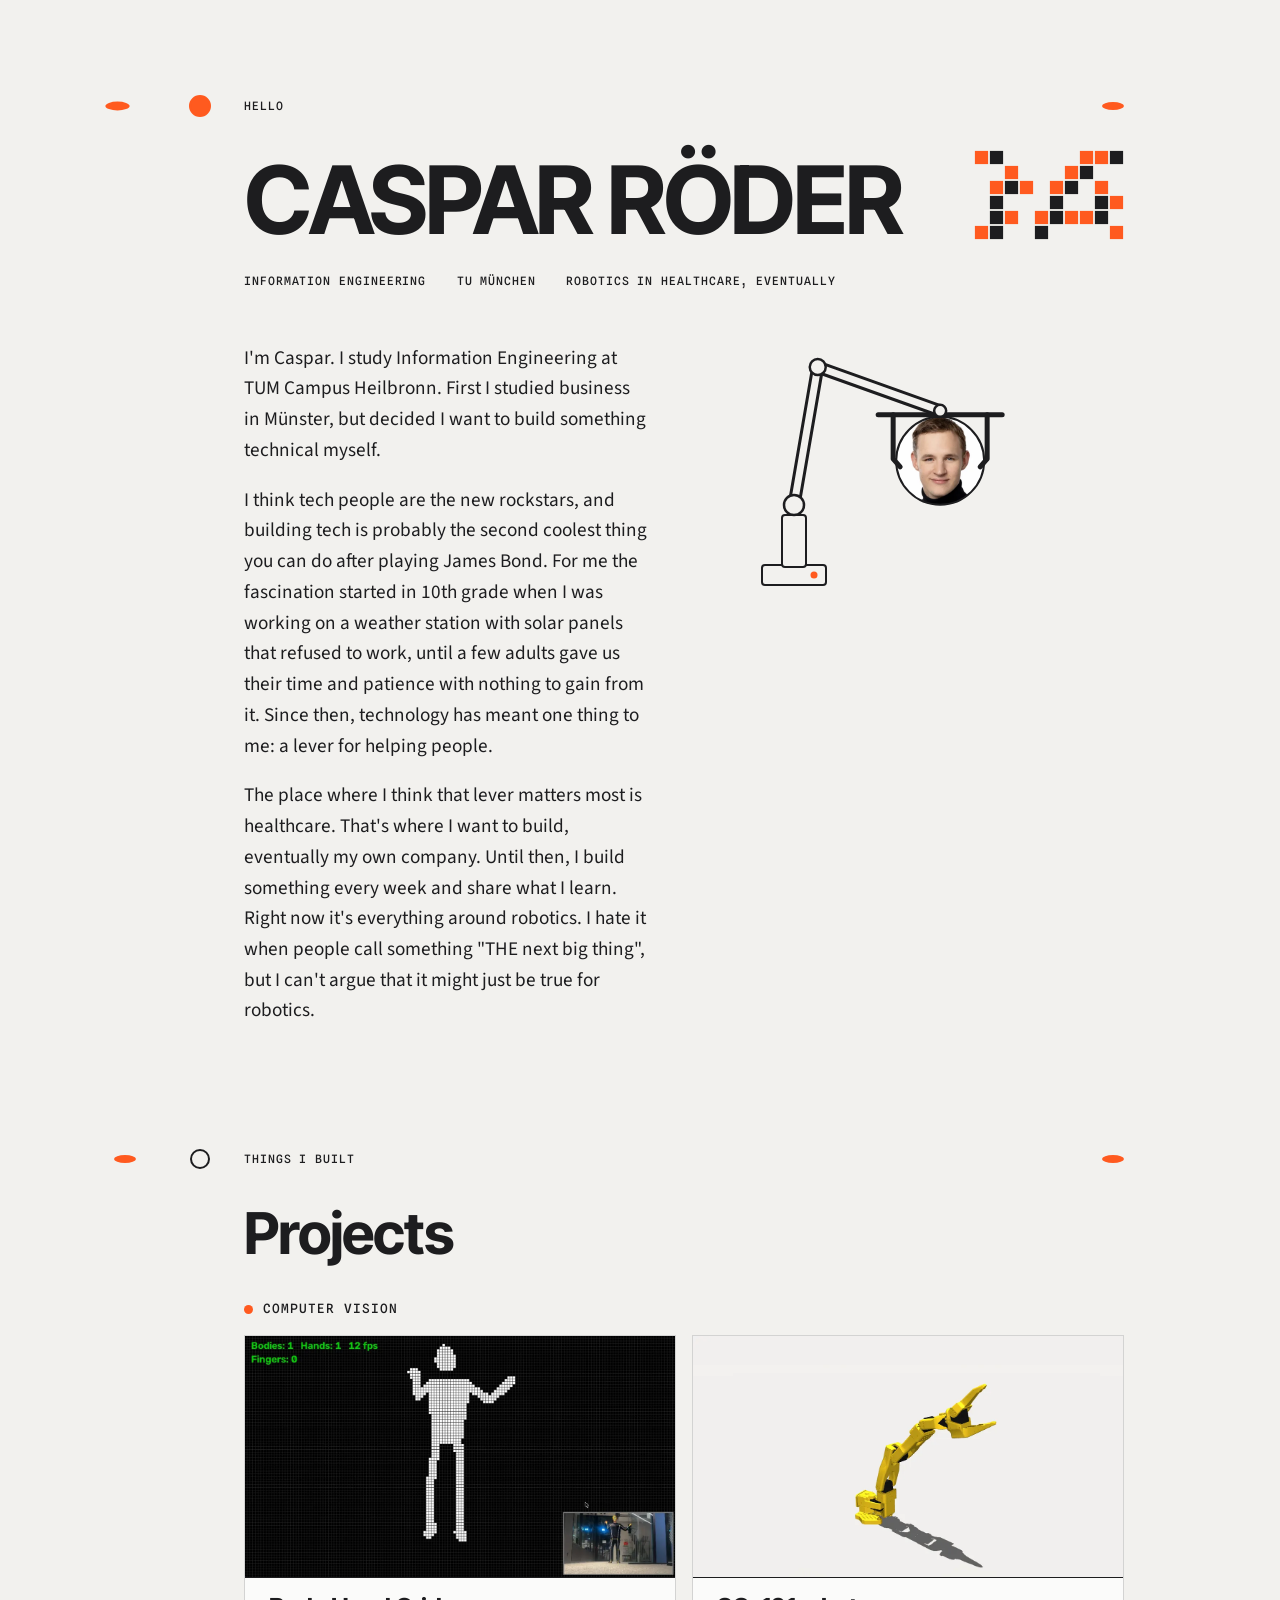
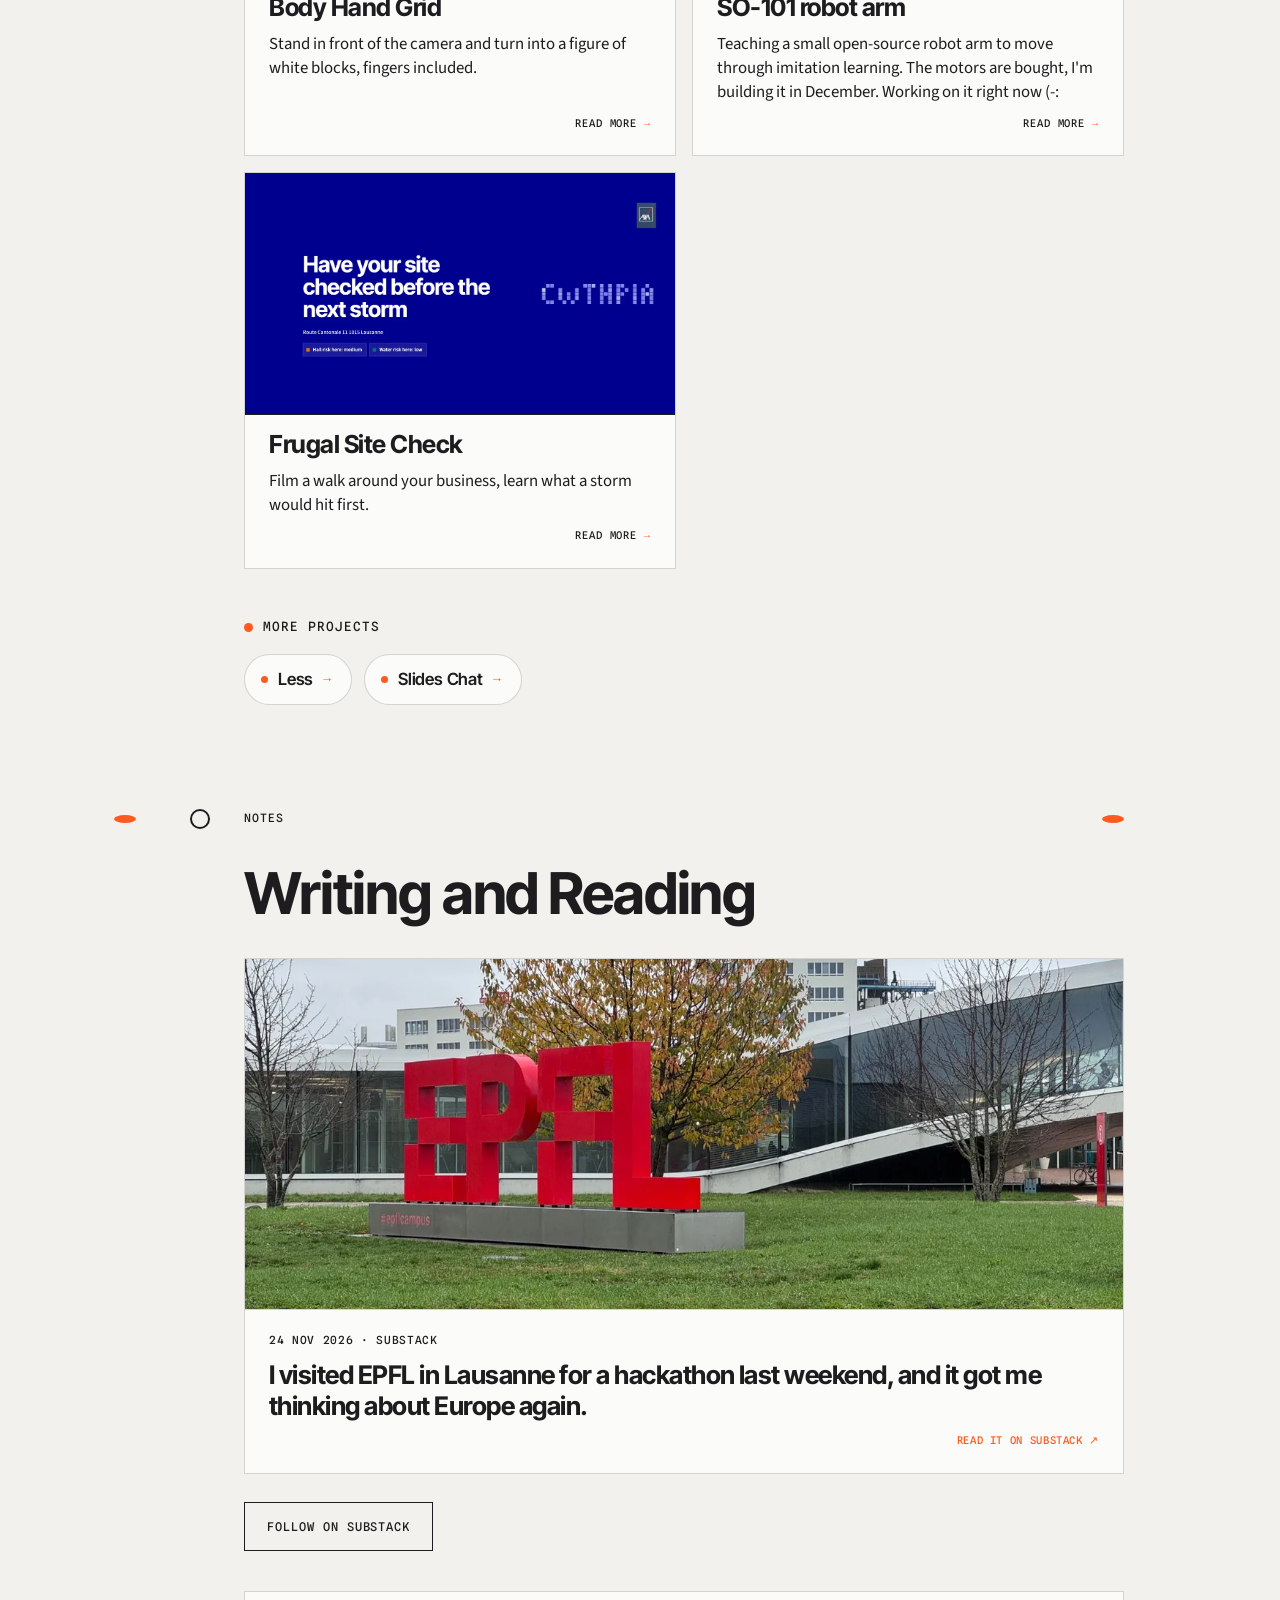
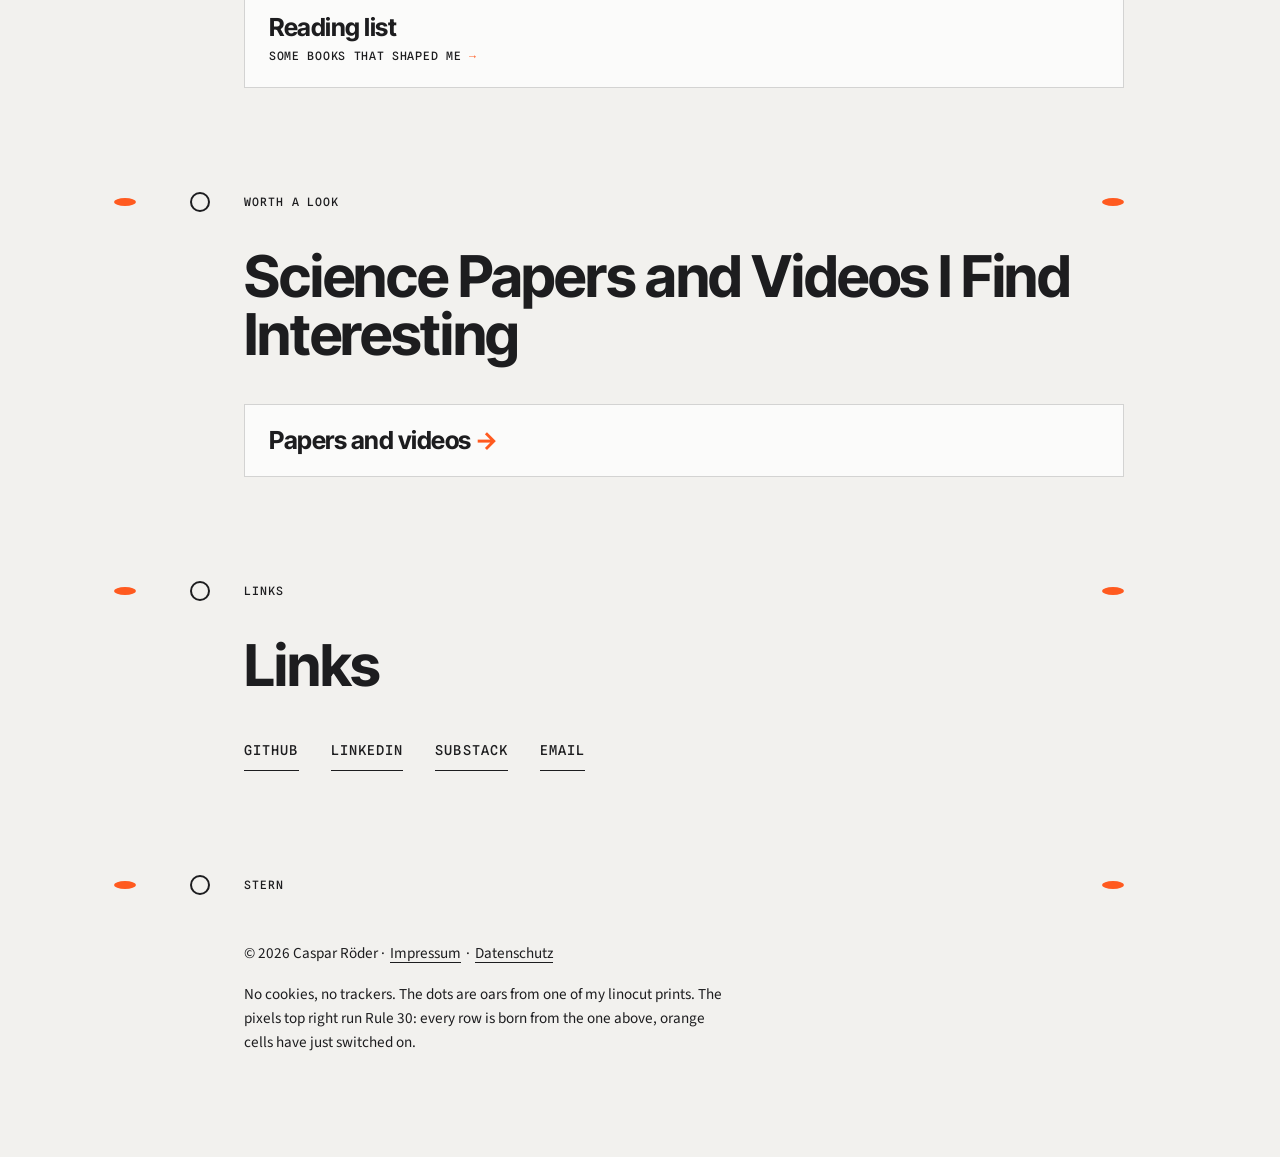
==== commit c8013641: "Smaller EPFL photo strip; no L'Étranger review; Links label; address in Impressum" ====
--- a/index.html
+++ b/index.html
@@ -44,13 +44,13 @@
   <!-- Preload the two fonts visible first, so the big name and the About text do not jump. -->
   <link rel="preload" href="fonts/inter-tight.woff2" as="font" type="font/woff2" crossorigin>
   <link rel="preload" href="fonts/source-sans-3.woff2" as="font" type="font/woff2" crossorigin>
-  <link rel="stylesheet" href="css/style.css?v=5">
+  <link rel="stylesheet" href="css/style.css?v=6">
 
   <!-- Tells the CSS that JS runs, so "fade in on scroll" never hides content for no-JS visitors. -->
   <script>document.documentElement.classList.add("js")</script>
-  <script src="js/robot-arm.js?v=5" defer></script>
-  <script src="js/page.js?v=5" defer></script>
-  <script src="js/pixels.js?v=5" defer></script>
+  <script src="js/robot-arm.js?v=6" defer></script>
+  <script src="js/page.js?v=6" defer></script>
+  <script src="js/pixels.js?v=6" defer></script>
 </head>
 <body>
 <a class="skip" href="#main">Skip to content</a>
@@ -201,7 +201,7 @@
 
     <!-- Seat 5 -->
     <section class="sec" id="links" aria-labelledby="links-h">
-      <div class="oar"><span class="seat"></span><span class="label">Say hi</span></div>
+      <div class="oar"><span class="seat"></span><span class="label">Links</span></div>
       <h2 id="links-h">Links</h2>
       <ul class="links reveal">
         <li><a href="https://github.com/casparroederattum">GitHub</a></li>
--- a/css/style.css
+++ b/css/style.css
@@ -333,7 +333,7 @@
   text-decoration: none;
   transition: border-color 0.25s, transform 0.25s var(--ease), box-shadow 0.25s;
 }
-.article-pic { display: block; width: 100%; max-width: none; height: auto; aspect-ratio: 16 / 9; object-fit: cover; border-bottom: 1px solid var(--line); }
+.article-pic { display: block; width: 100%; max-width: none; height: auto; aspect-ratio: 5 / 2; object-fit: cover; object-position: 50% 52%; border-bottom: 1px solid var(--line); } /* a wide strip: less sky and pavement */
 .article-text { display: flex; flex-direction: column; gap: 10px; padding: 22px 24px 24px; }
 .article-meta { font-family: var(--mono); font-size: 0.7rem; letter-spacing: 0.06em; text-transform: uppercase; }
 .article-title { font-family: var(--head); font-weight: 700; font-size: clamp(1.3rem, 3.4vw, 1.6rem); line-height: 1.2; letter-spacing: -0.02em; }
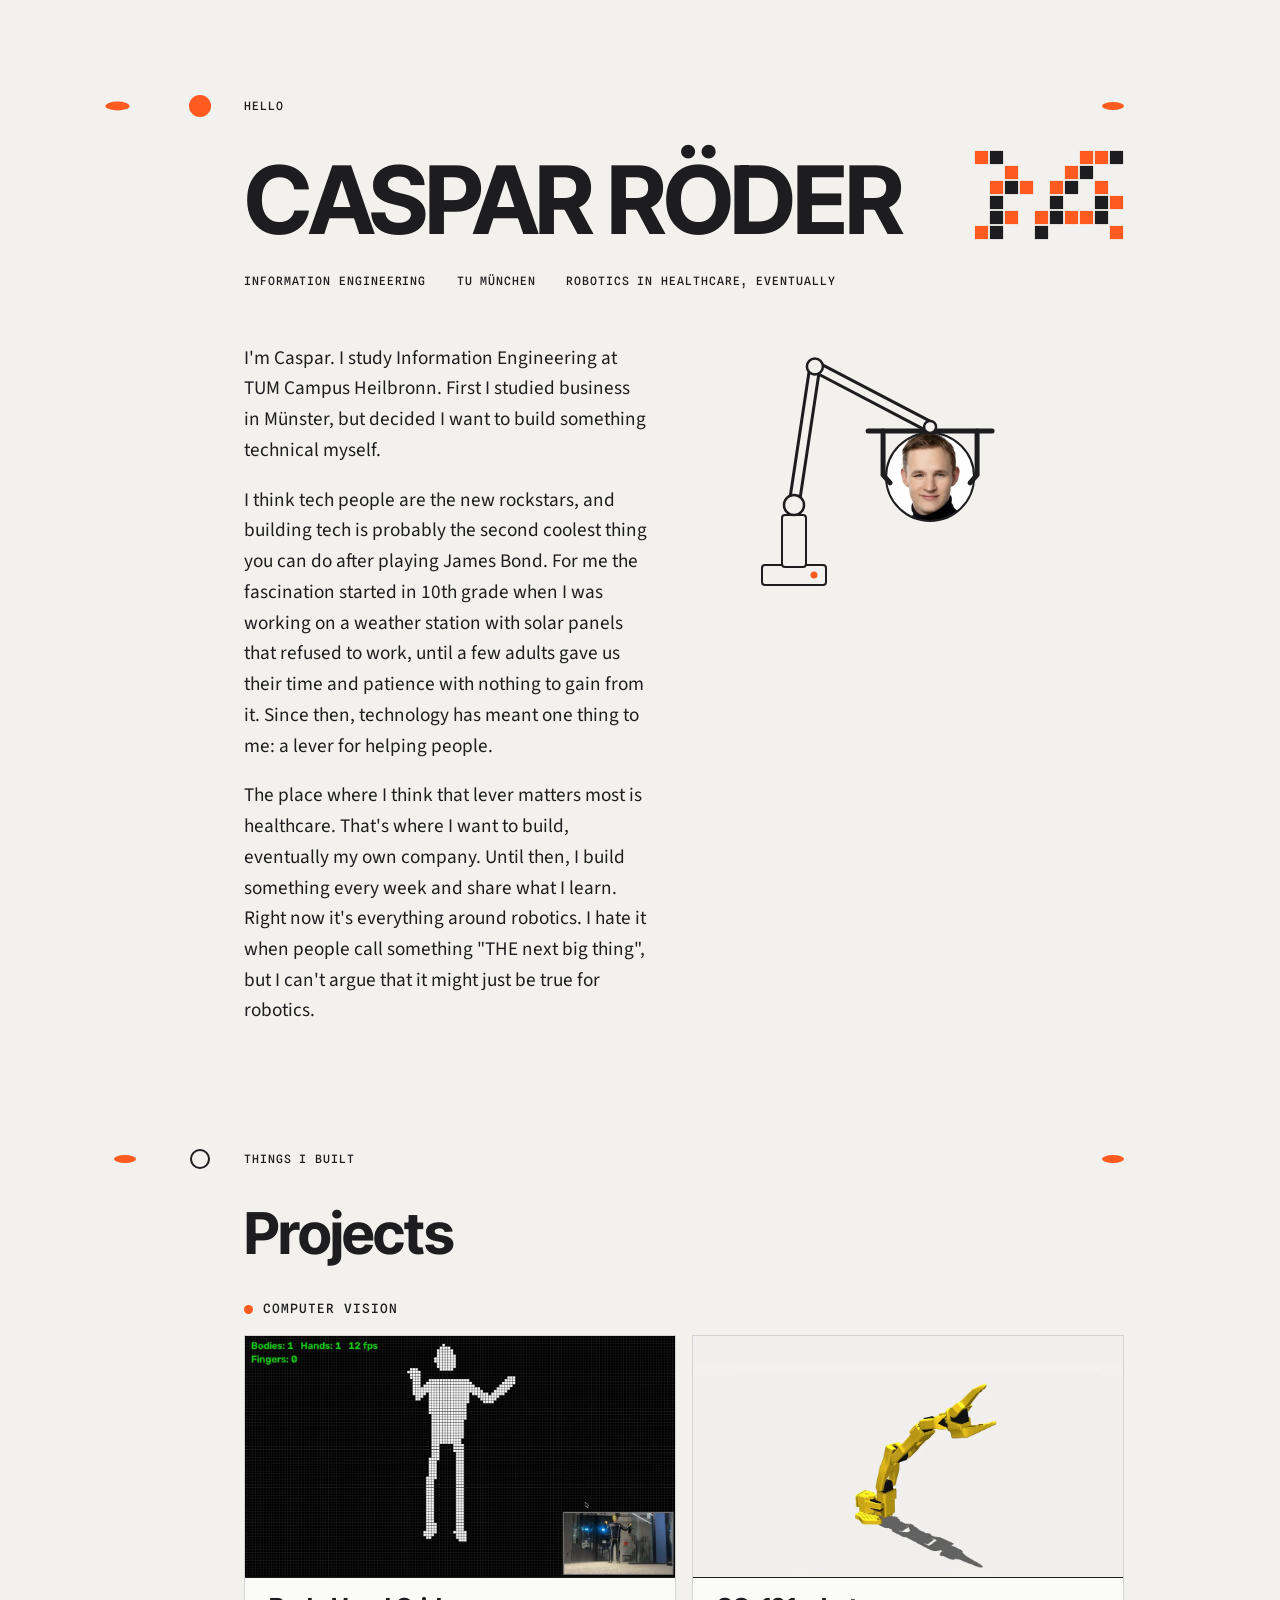
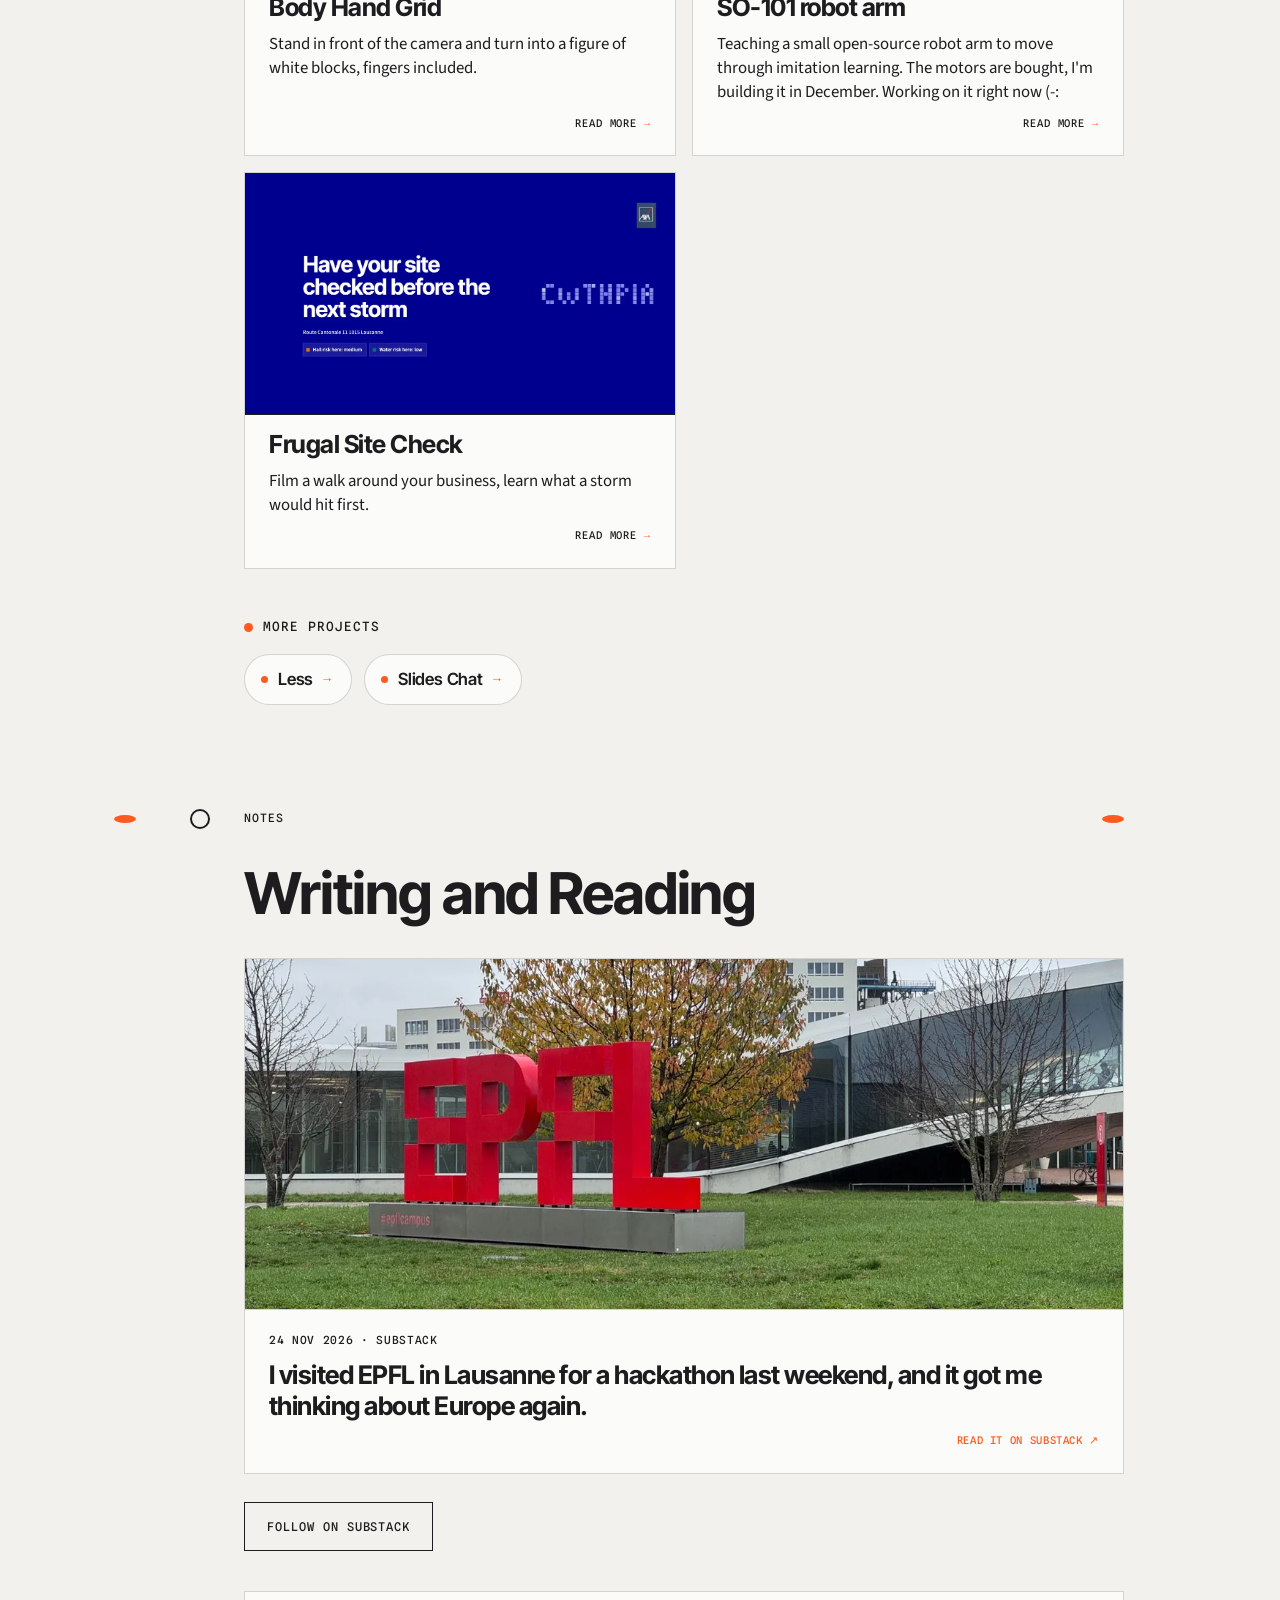
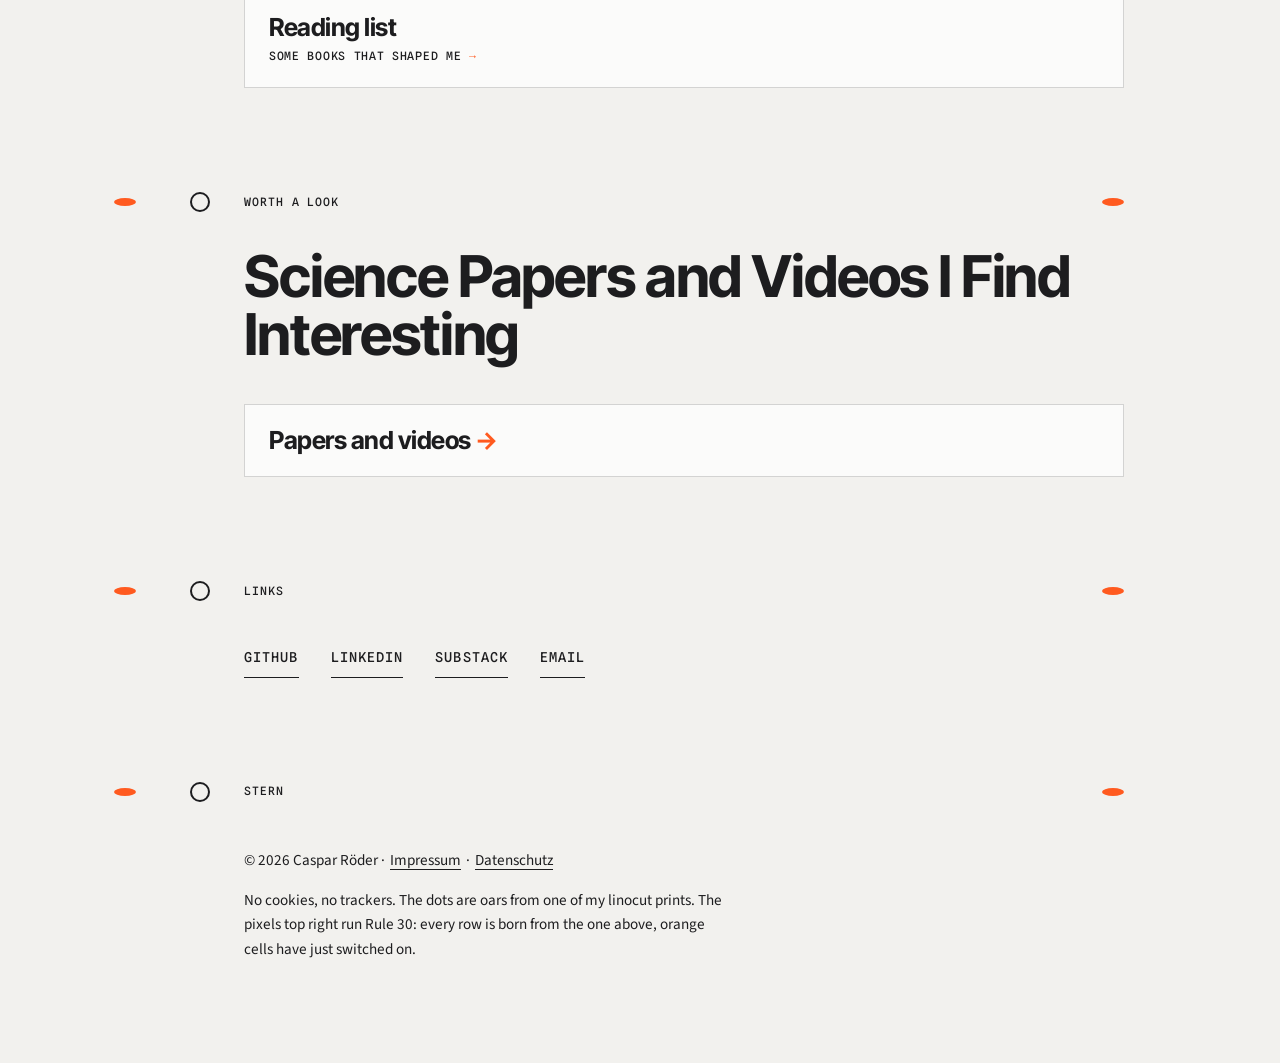
==== commit 1149ba5d: "Links: drop the big heading, keep only the section label" ====
--- a/index.html
+++ b/index.html
@@ -200,9 +200,8 @@
     </section>
 
     <!-- Seat 5 -->
-    <section class="sec" id="links" aria-labelledby="links-h">
+    <section class="sec" id="links" aria-label="Links">
       <div class="oar"><span class="seat"></span><span class="label">Links</span></div>
-      <h2 id="links-h">Links</h2>
       <ul class="links reveal">
         <li><a href="https://github.com/casparroederattum">GitHub</a></li>
         <li><a href="https://www.linkedin.com/in/caspar-r%C3%B6der-790667312/">LinkedIn</a></li>
